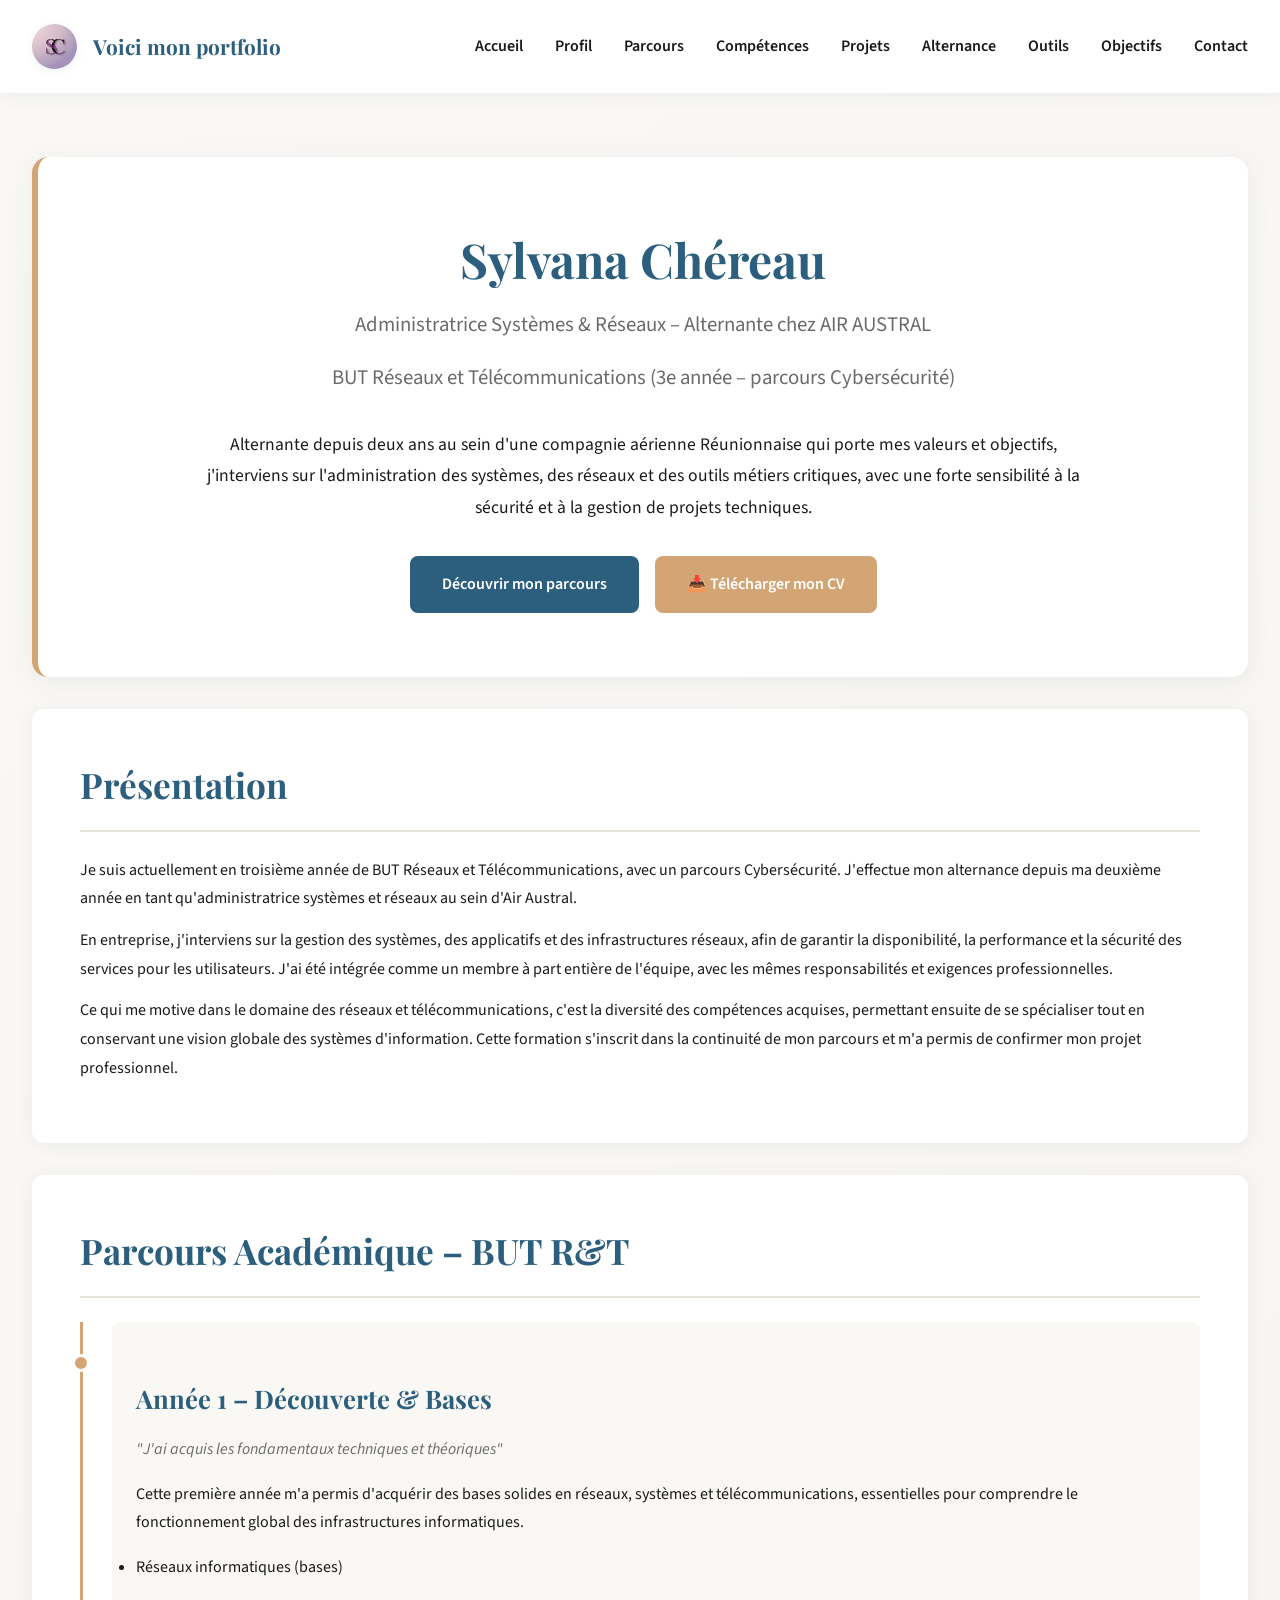
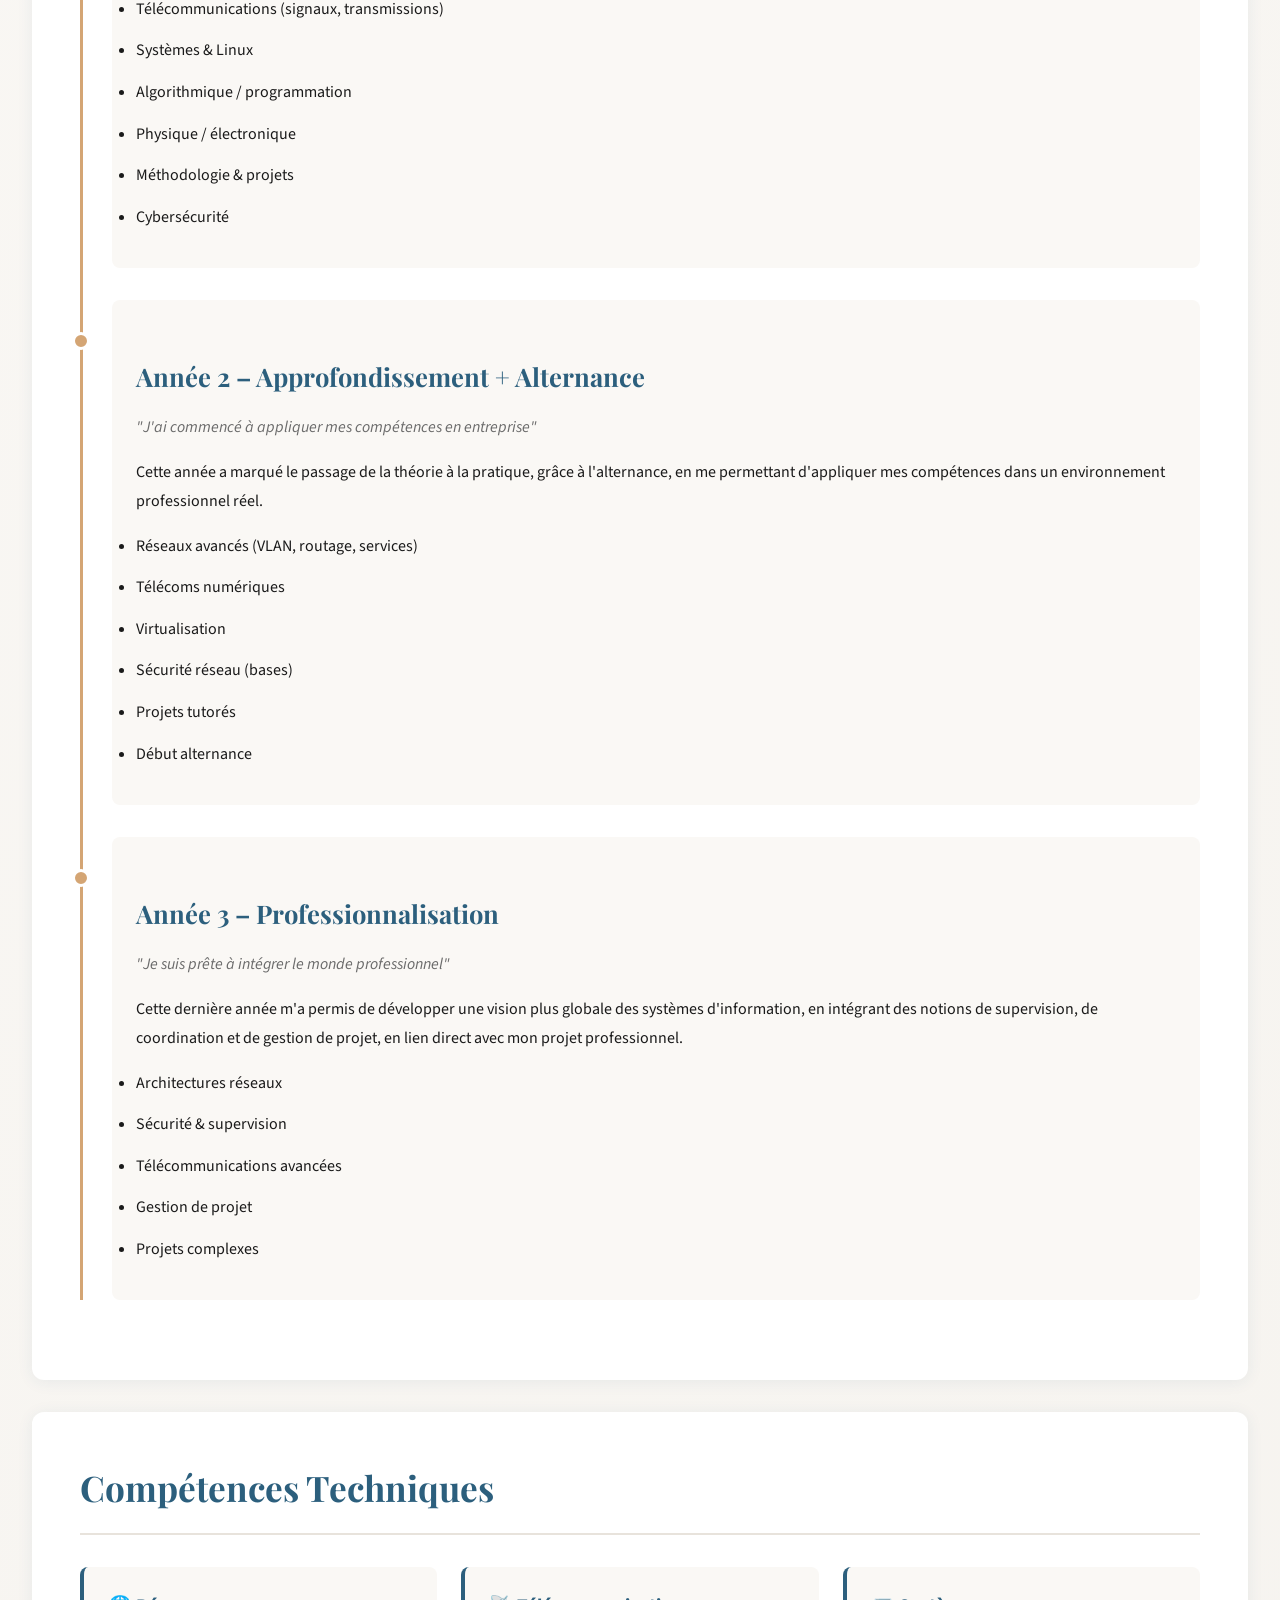
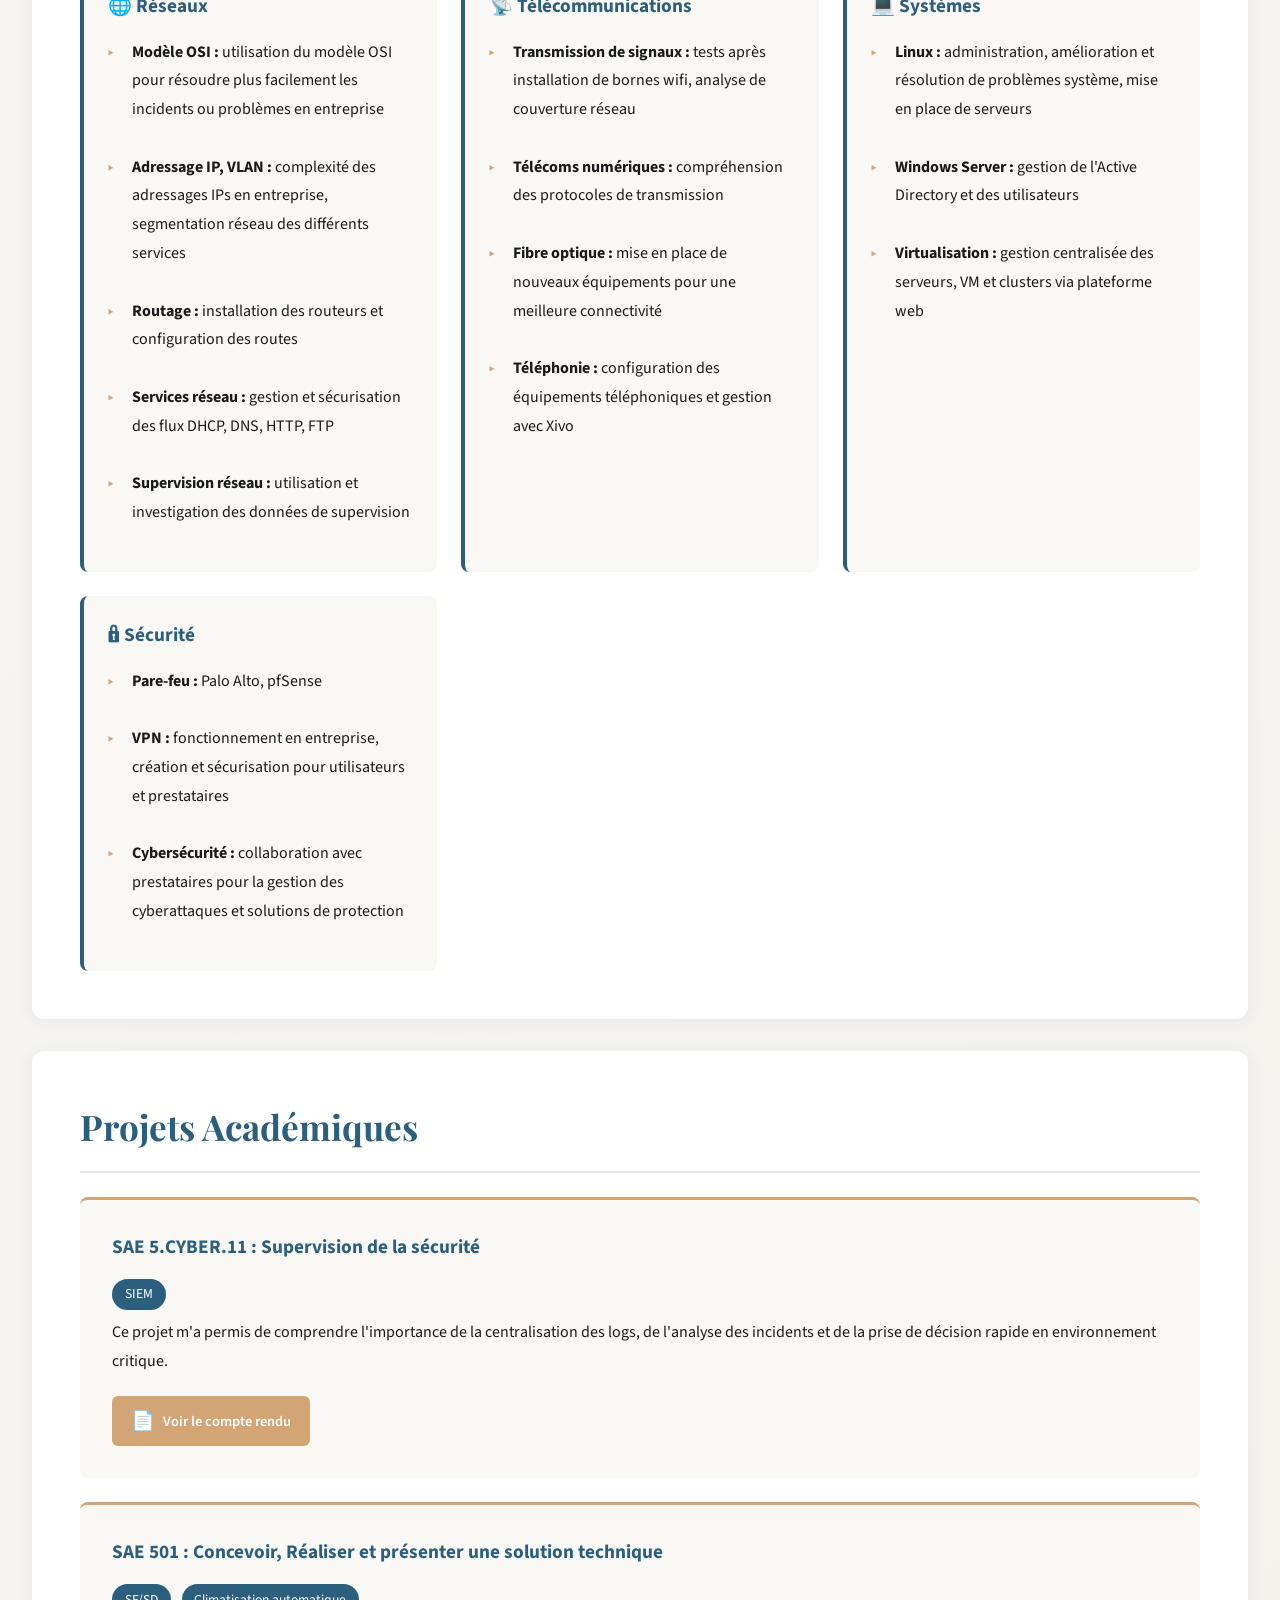
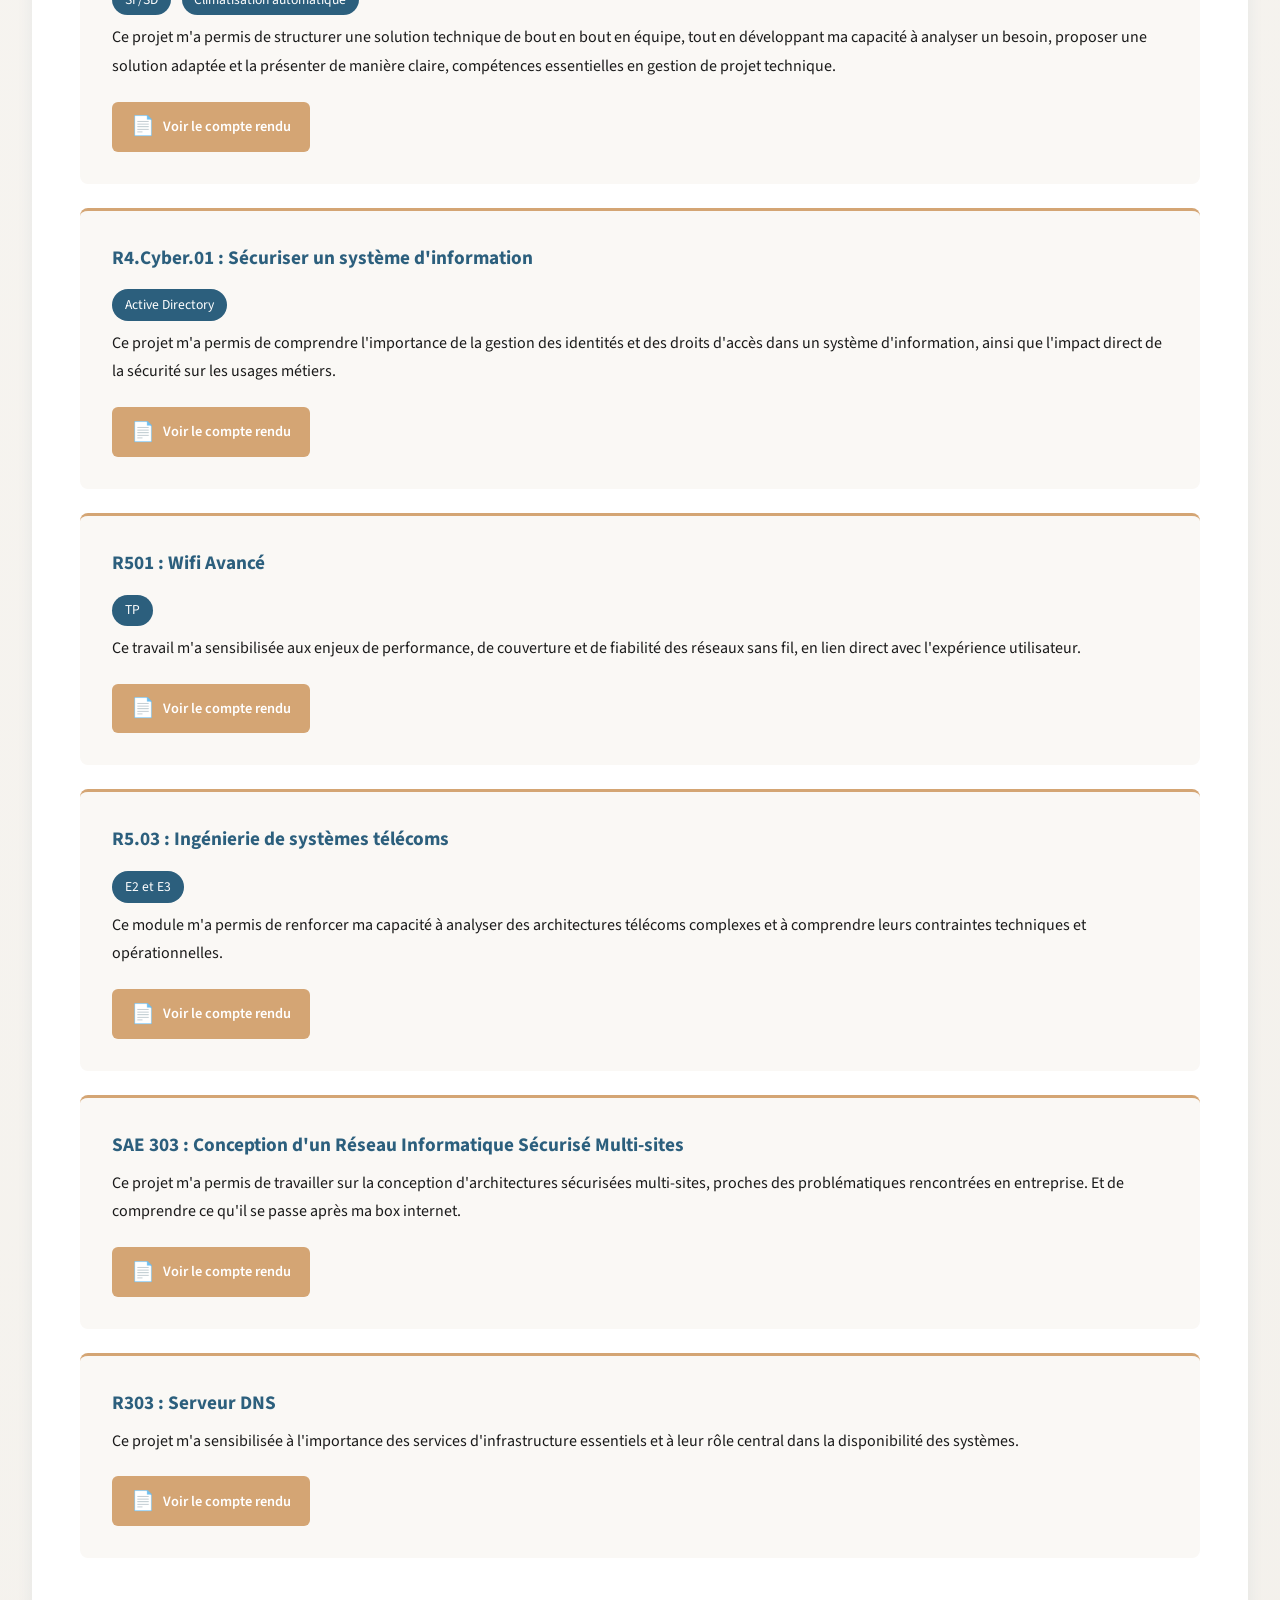
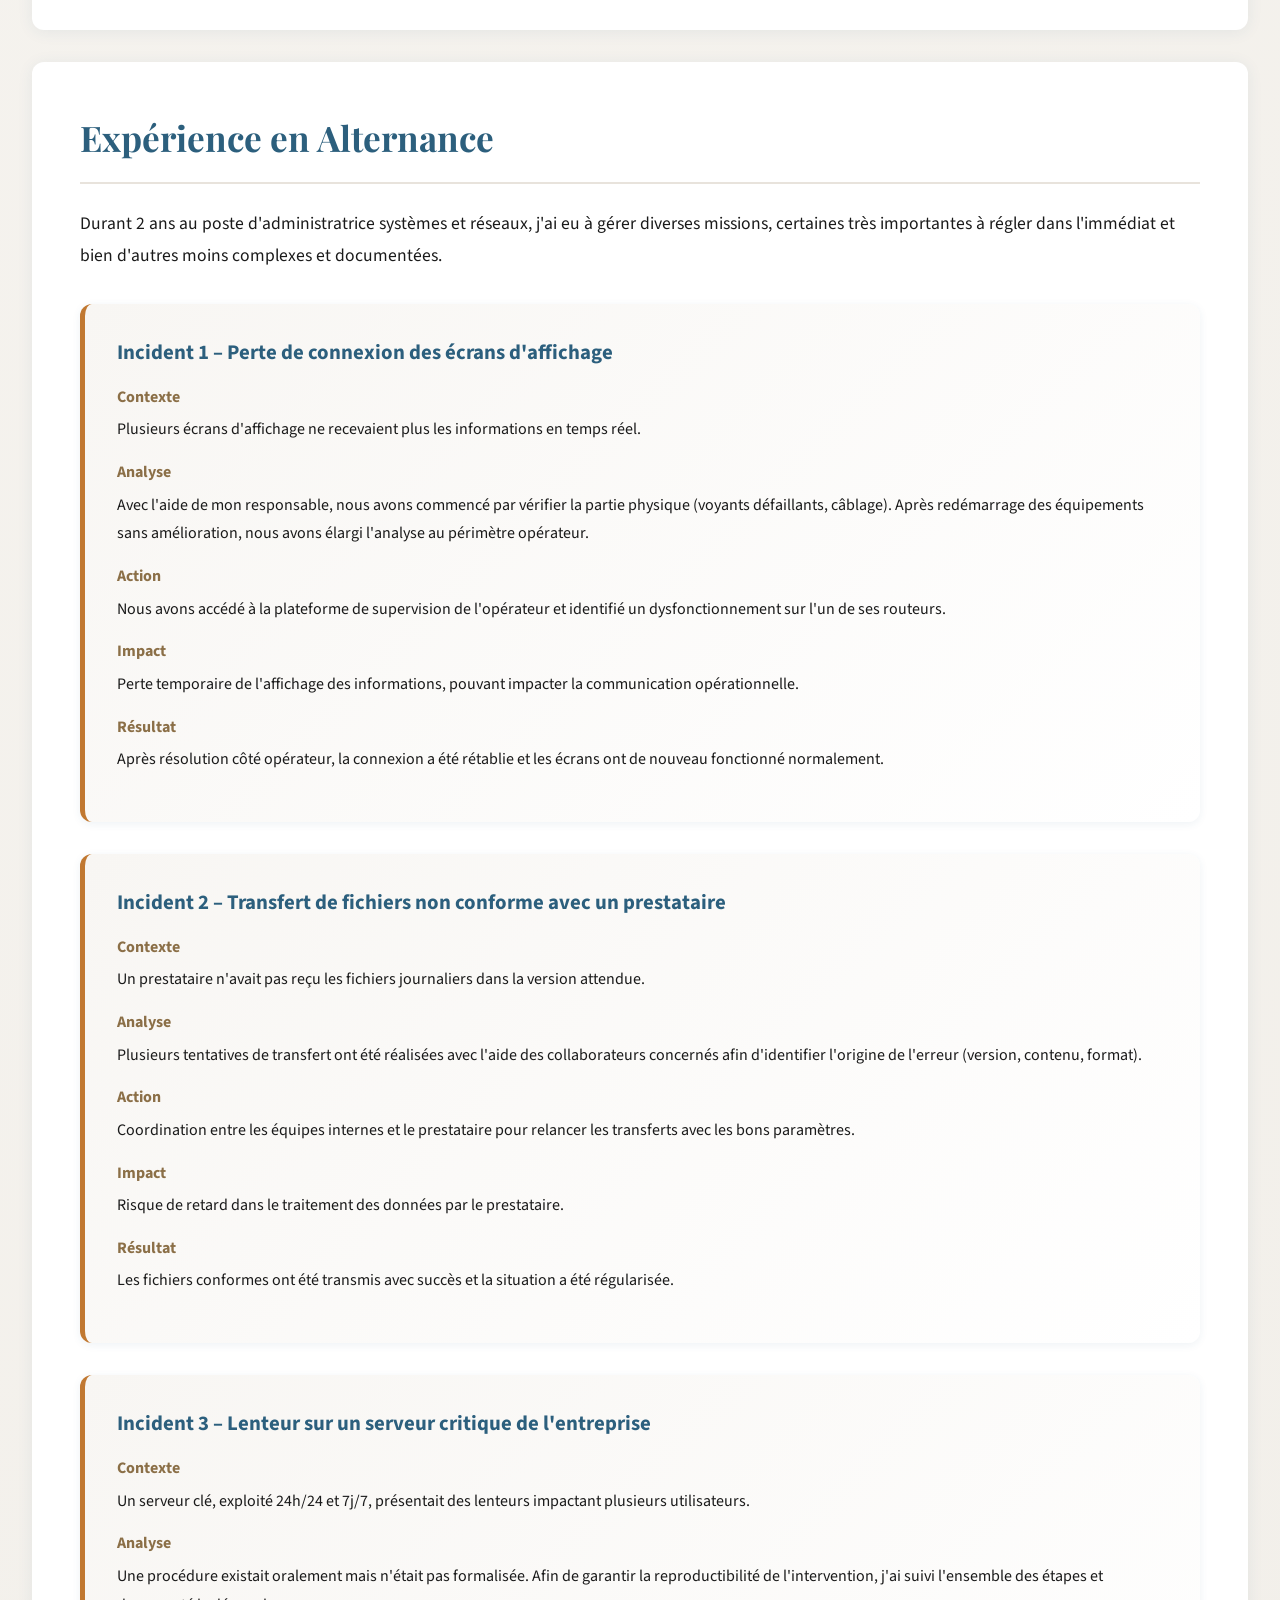
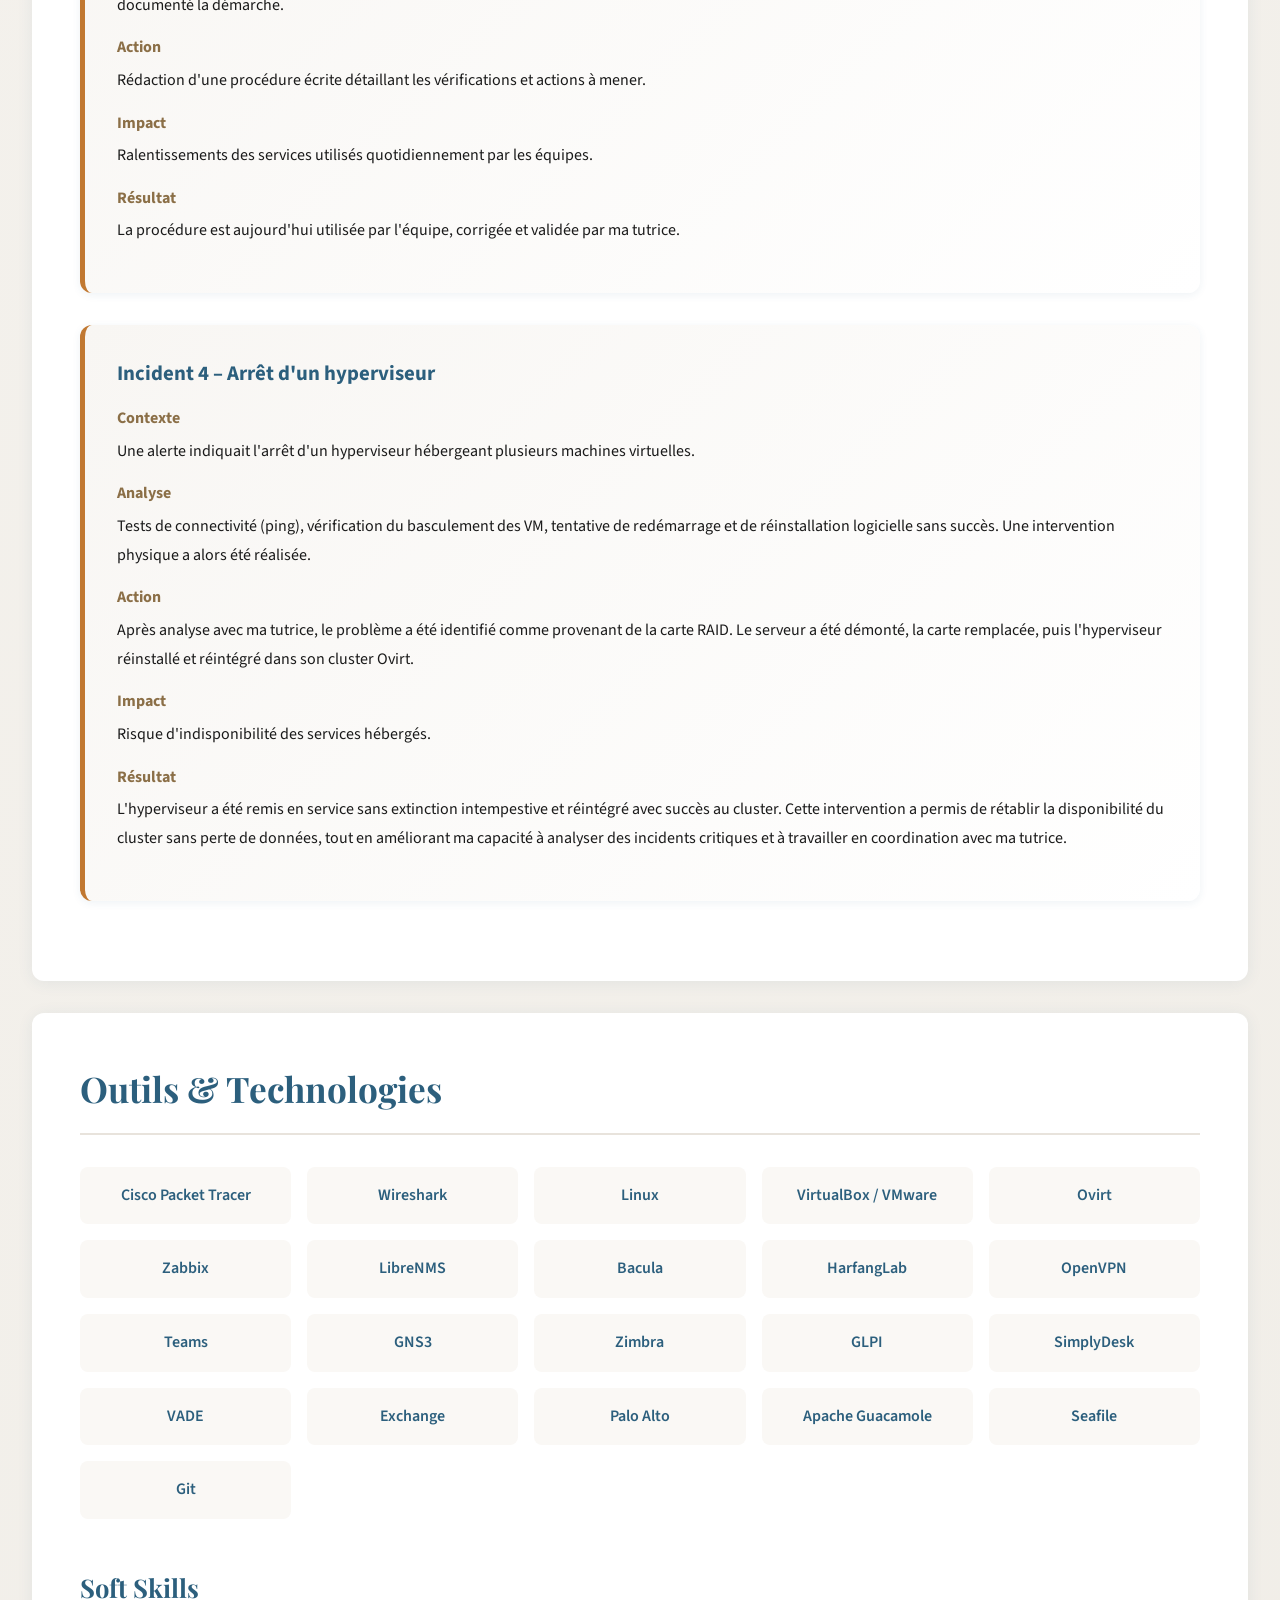
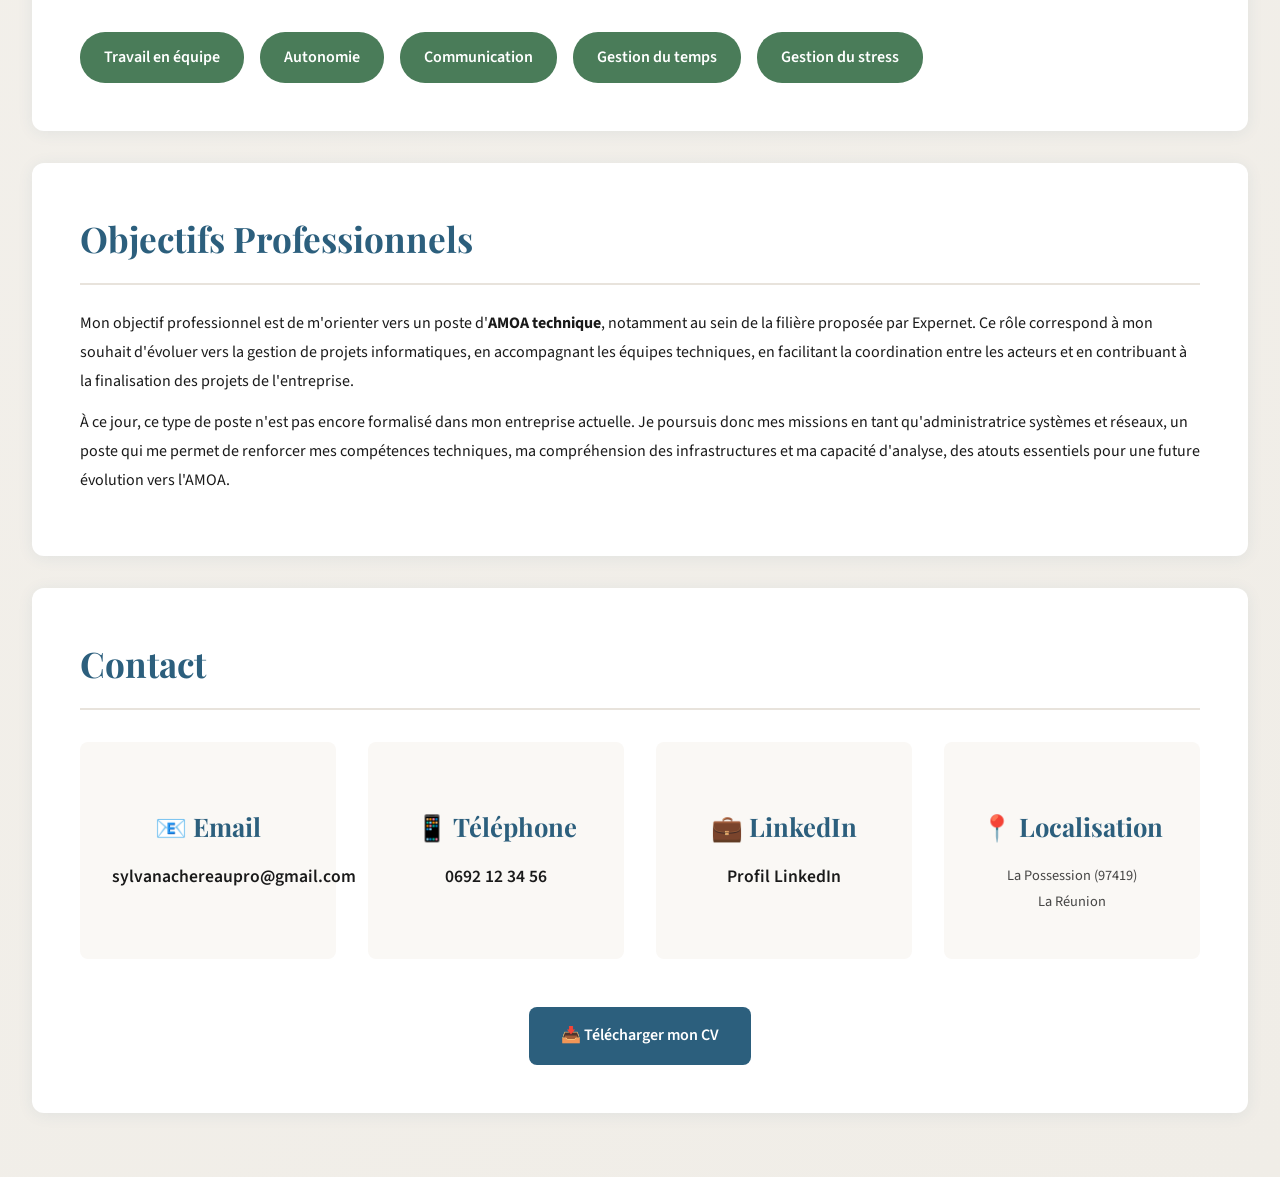
==== Portfolio/index.html @ 91c301f9 "Rename Mon_portfolio.html to index.html" ====
<!DOCTYPE html>
<html lang="fr">
<head>
    <meta charset="UTF-8">
    <meta name="viewport" content="width=device-width, initial-scale=1.0">
    <title>Sylvana Chéreau - Portfolio</title>
    <link href="https://fonts.googleapis.com/css2?family=Playfair+Display:wght@400;700&family=Source+Sans+3:wght@300;400;600;700&display=swap" rel="stylesheet">
    <style>
        :root {
            --primary: #2c5f7d;
            --secondary: #d4a574;
            --accent: #8b6f47;
            --bg-light: #faf8f5;
            --bg-card: #ffffff;
            --text-dark: #1a1a1a;
            --text-muted: #6b6b6b;
            --border: #e8e3dc;
            --shadow: rgba(44, 95, 125, 0.08);
            --success: #4a7c59;
            --warning: #c17831;
        }

        * {
            margin: 0;
            padding: 0;
            box-sizing: border-box;
        }

        body {
            font-family: 'Source Sans 3', sans-serif;
            background: linear-gradient(135deg, var(--bg-light) 0%, #f0ede7 100%);
            color: var(--text-dark);
            line-height: 1.6;
        }

        .container {
            max-width: 1400px;
            margin: 0 auto;
            padding: 2rem;
        }

        /* Navigation */
        nav {
            background: var(--bg-card);
            padding: 1.5rem 2rem;
            box-shadow: 0 2px 16px var(--shadow);
            position: sticky;
            top: 0;
            z-index: 1000;
            animation: slideDown 0.6s ease-out;
        }

        @keyframes slideDown {
            from { opacity: 0; transform: translateY(-30px); }
            to { opacity: 1; transform: translateY(0); }
        }

        nav .nav-content {
            max-width: 1400px;
            margin: 0 auto;
            display: flex;
            justify-content: space-between;
            align-items: center;
            flex-wrap: wrap;
            gap: 1rem;
        }

        nav .logo {
            display: flex;
            align-items: center;
            gap: 1rem;
        }

        nav .logo img {
            height: 45px;
            width: 45px;
            object-fit: cover;
            border-radius: 50%;
            box-shadow: 0 2px 8px var(--shadow);
        }

        nav .logo::after {
            content: 'Voici mon portfolio';
            font-family: 'Playfair Display', serif;
            font-size: 1.3rem;
            color: var(--primary);
            font-weight: 700;
        }

        nav ul {
            list-style: none;
            display: flex;
            gap: 2rem;
            flex-wrap: wrap;
        }

        nav a {
            color: var(--text-dark);
            text-decoration: none;
            font-weight: 600;
            transition: color 0.3s ease;
        }

        nav a:hover {
            color: var(--primary);
        }

        /* Hero Section */
        .hero {
            background: var(--bg-card);
            padding: 4rem 3rem;
            border-radius: 16px;
            box-shadow: 0 4px 24px var(--shadow);
            margin: 2rem 0;
            border-left: 6px solid var(--secondary);
            text-align: center;
            animation: fadeIn 0.6s ease-out;
        }

        @keyframes fadeIn {
            from { opacity: 0; transform: translateY(20px); }
            to { opacity: 1; transform: translateY(0); }
        }

        .hero h1 {
            font-family: 'Playfair Display', serif;
            font-size: 3rem;
            color: var(--primary);
            margin-bottom: 0.5rem;
            font-weight: 700;
        }

        .hero .subtitle {
            color: var(--text-muted);
            font-size: 1.3rem;
            margin-bottom: 1rem;
            font-weight: 400;
        }

        .hero .description {
            color: var(--text-dark);
            font-size: 1.1rem;
            max-width: 900px;
            margin: 2rem auto;
            line-height: 1.8;
        }

        .hero-buttons {
            display: flex;
            gap: 1rem;
            justify-content: center;
            flex-wrap: wrap;
            margin-top: 2rem;
        }

        .btn {
            padding: 1rem 2rem;
            border: none;
            border-radius: 8px;
            font-size: 1rem;
            font-weight: 600;
            cursor: pointer;
            transition: all 0.3s ease;
            text-decoration: none;
            display: inline-block;
        }

        .btn-primary {
            background: var(--primary);
            color: white;
        }

        .btn-primary:hover {
            background: #234a5f;
            transform: translateY(-2px);
            box-shadow: 0 4px 16px rgba(44, 95, 125, 0.3);
        }

        .btn-secondary {
            background: var(--secondary);
            color: white;
        }

        .btn-secondary:hover {
            background: var(--accent);
            transform: translateY(-2px);
        }

        /* Sections */
        section {
            background: var(--bg-card);
            padding: 3rem;
            border-radius: 12px;
            box-shadow: 0 2px 16px var(--shadow);
            margin: 2rem 0;
            animation: fadeIn 0.8s ease-out;
        }

        section h2 {
            font-family: 'Playfair Display', serif;
            font-size: 2.2rem;
            color: var(--primary);
            margin-bottom: 1.5rem;
            padding-bottom: 1rem;
            border-bottom: 2px solid var(--border);
        }

        section h3 {
            font-family: 'Playfair Display', serif;
            font-size: 1.6rem;
            color: var(--primary);
            margin: 2rem 0 1rem;
        }

        section h4 {
            font-size: 1.2rem;
            color: var(--accent);
            margin: 1.5rem 0 0.5rem;
        }

        section p, section li {
            margin-bottom: 0.8rem;
            line-height: 1.8;
        }

        /* Timeline for academic path */
        .timeline {
            position: relative;
            padding-left: 2rem;
        }

        .timeline::before {
            content: '';
            position: absolute;
            left: 0;
            top: 0;
            bottom: 0;
            width: 3px;
            background: var(--secondary);
        }

        .timeline-item {
            position: relative;
            padding: 1.5rem;
            margin-bottom: 2rem;
            background: var(--bg-light);
            border-radius: 8px;
        }

        .timeline-item::before {
            content: '';
            position: absolute;
            left: -2.5rem;
            top: 2rem;
            width: 12px;
            height: 12px;
            border-radius: 50%;
            background: var(--secondary);
            border: 3px solid var(--bg-card);
        }

        /* Skills Grid */
        .skills-grid {
            display: grid;
            grid-template-columns: repeat(auto-fit, minmax(300px, 1fr));
            gap: 1.5rem;
            margin-top: 2rem;
        }

        .skill-card {
            background: var(--bg-light);
            padding: 1.5rem;
            border-radius: 8px;
            border-left: 4px solid var(--primary);
        }

        .skill-card h4 {
            color: var(--primary);
            margin-top: 0;
        }

        .skill-card ul {
            list-style: none;
            padding-left: 0;
        }

        .skill-card li {
            padding: 0.5rem 0;
            padding-left: 1.5rem;
            position: relative;
        }

        .skill-card li::before {
            content: '▸';
            position: absolute;
            left: 0;
            color: var(--secondary);
            font-weight: bold;
        }

        /* Project Cards */
        .project-card {
            background: var(--bg-light);
            padding: 2rem;
            border-radius: 8px;
            margin-bottom: 1.5rem;
            border-top: 3px solid var(--secondary);
            transition: all 0.3s ease;
        }

        .project-card:hover {
            transform: translateY(-3px);
            box-shadow: 0 4px 16px var(--shadow);
        }

        .project-card h4 {
            color: var(--primary);
            margin-top: 0;
        }

        .project-tag {
            display: inline-block;
            padding: 0.3rem 0.8rem;
            background: var(--primary);
            color: white;
            border-radius: 20px;
            font-size: 0.85rem;
            margin: 0.5rem 0.5rem 0.5rem 0;
        }

        /* Incident Cards */
        .incident-card {
            background: linear-gradient(135deg, #f8f6f3 0%, #ffffff 100%);
            padding: 2rem;
            border-radius: 12px;
            margin-bottom: 2rem;
            border-left: 5px solid var(--warning);
            box-shadow: 0 2px 8px var(--shadow);
        }

        .incident-card h4 {
            color: var(--primary);
            margin-top: 0;
            font-size: 1.3rem;
        }

        .incident-section {
            margin: 1rem 0;
        }

        .incident-section strong {
            color: var(--accent);
            display: block;
            margin-bottom: 0.3rem;
        }

        /* Tools Grid */
        .tools-grid {
            display: grid;
            grid-template-columns: repeat(auto-fill, minmax(180px, 1fr));
            gap: 1rem;
            margin-top: 2rem;
        }

        .tool-item {
            background: var(--bg-light);
            padding: 1rem;
            border-radius: 8px;
            text-align: center;
            font-weight: 600;
            color: var(--primary);
            transition: all 0.3s ease;
        }

        .tool-item:hover {
            background: var(--primary);
            color: white;
            transform: scale(1.05);
        }

        /* Soft Skills */
        .soft-skills {
            display: flex;
            flex-wrap: wrap;
            gap: 1rem;
            margin-top: 1.5rem;
        }

        .soft-skill-badge {
            padding: 0.8rem 1.5rem;
            background: var(--success);
            color: white;
            border-radius: 25px;
            font-weight: 600;
        }

        /* Contact Section */
        .contact-info {
            display: grid;
            grid-template-columns: repeat(auto-fit, minmax(250px, 1fr));
            gap: 2rem;
            margin-top: 2rem;
        }

        .contact-card {
            background: var(--bg-light);
            padding: 2rem;
            border-radius: 8px;
            text-align: center;
            transition: all 0.3s ease;
        }

        .contact-card:hover {
            background: var(--primary);
            color: white;
        }

        .contact-card a {
            color: inherit;
            text-decoration: none;
            font-weight: 600;
            font-size: 1.1rem;
        }

        .contact-card p {
            margin-top: 0.5rem;
            font-size: 0.9rem;
            opacity: 0.8;
        }

        /* Responsive */
        @media (max-width: 768px) {
            .hero h1 {
                font-size: 2rem;
            }

            .hero .subtitle {
                font-size: 1.1rem;
            }

            section {
                padding: 2rem;
            }

            section h2 {
                font-size: 1.8rem;
            }

            nav ul {
                gap: 1rem;
            }
        }

        /* Smooth scrolling */
        html {
            scroll-behavior: smooth;
        }

        /* Scroll offset for sticky nav */
        section {
            scroll-margin-top: 100px;
        }

        /* Hidden sections for navigation */
        .hidden {
            display: none;
        }

        /* PDF Button */
        .pdf-btn {
            display: inline-flex;
            align-items: center;
            gap: 0.5rem;
            padding: 0.6rem 1.2rem;
            background: var(--secondary);
            color: white;
            text-decoration: none;
            border-radius: 6px;
            font-size: 0.9rem;
            font-weight: 600;
            transition: all 0.3s ease;
            margin-top: 0.5rem;
        }

        .pdf-btn:hover {
            background: var(--accent);
            transform: translateY(-2px);
            box-shadow: 0 4px 12px rgba(212, 165, 116, 0.4);
        }

        .pdf-btn::before {
            content: '📄';
            font-size: 1.2rem;
        }
    </style>
</head>
<body>
    <nav>
        <div class="nav-content">
            <div class="logo">
                <img src="img/logo.png" alt="Logo Sylvana Chéreau">
            </div>
            <ul>
                <li><a href="#accueil">Accueil</a></li>
                <li><a href="#profil">Profil</a></li>
                <li><a href="#parcours">Parcours</a></li>
                <li><a href="#competences">Compétences</a></li>
                <li><a href="#projets">Projets</a></li>
                <li><a href="#alternance">Alternance</a></li>
                <li><a href="#outils">Outils</a></li>
                <li><a href="#objectifs">Objectifs</a></li>
                <li><a href="#contact">Contact</a></li>
            </ul>
        </div>
    </nav>

    <div class="container">
        <!-- Hero Section -->
        <section id="accueil" class="hero">
            <h1>Sylvana Chéreau</h1>
            <p class="subtitle">Administratrice Systèmes & Réseaux – Alternante chez AIR AUSTRAL</p>
            <p class="subtitle">BUT Réseaux et Télécommunications (3e année – parcours Cybersécurité)</p>
            
            <p class="description">
                Alternante depuis deux ans au sein d'une compagnie aérienne Réunionnaise qui porte mes valeurs et objectifs, j'interviens sur l'administration des systèmes, 
                des réseaux et des outils métiers critiques, avec une forte sensibilité à la sécurité et à la gestion de projets techniques.
            </p>

            <div class="hero-buttons">
                <a href="#profil" class="btn btn-primary">Découvrir mon parcours</a>
                <a href="PDF/Sylvana_CHEREAU_CV.pdf" class="btn btn-secondary" download>📥 Télécharger mon CV</a>
            </div>
        </section>

        <!-- Profil -->
        <section id="profil">
            <h2>Présentation</h2>
            <p>
                Je suis actuellement en troisième année de BUT Réseaux et Télécommunications, avec un parcours Cybersécurité. 
                J'effectue mon alternance depuis ma deuxième année en tant qu'administratrice systèmes et réseaux au sein d'Air Austral.
            </p>
            <p>
                En entreprise, j'interviens sur la gestion des systèmes, des applicatifs et des infrastructures réseaux, 
                afin de garantir la disponibilité, la performance et la sécurité des services pour les utilisateurs. 
                J'ai été intégrée comme un membre à part entière de l'équipe, avec les mêmes responsabilités et exigences professionnelles.
            </p>
            <p>
                Ce qui me motive dans le domaine des réseaux et télécommunications, c'est la diversité des compétences acquises, 
                permettant ensuite de se spécialiser tout en conservant une vision globale des systèmes d'information. 
                Cette formation s'inscrit dans la continuité de mon parcours et m'a permis de confirmer mon projet professionnel.
            </p>
        </section>

        <!-- Parcours Académique -->
        <section id="parcours">
            <h2>Parcours Académique – BUT R&T</h2>
            
            <div class="timeline">
                <div class="timeline-item">
                    <h3>Année 1 – Découverte & Bases</h3>
                    <p style="color: var(--text-muted); font-style: italic; margin-bottom: 1rem;">
                        "J'ai acquis les fondamentaux techniques et théoriques"
                    </p>
                    <p>
                        Cette première année m'a permis d'acquérir des bases solides en réseaux, systèmes et télécommunications, 
                        essentielles pour comprendre le fonctionnement global des infrastructures informatiques.
                    </p>
                    <ul style="margin-top: 1rem;">
                        <li>Réseaux informatiques (bases)</li>
                        <li>Télécommunications (signaux, transmissions)</li>
                        <li>Systèmes & Linux</li>
                        <li>Algorithmique / programmation</li>
                        <li>Physique / électronique</li>
                        <li>Méthodologie & projets</li>
                        <li>Cybersécurité</li>
                    </ul>
                </div>

                <div class="timeline-item">
                    <h3>Année 2 – Approfondissement + Alternance</h3>
                    <p style="color: var(--text-muted); font-style: italic; margin-bottom: 1rem;">
                        "J'ai commencé à appliquer mes compétences en entreprise"
                    </p>
                    <p>
                        Cette année a marqué le passage de la théorie à la pratique, grâce à l'alternance, 
                        en me permettant d'appliquer mes compétences dans un environnement professionnel réel.
                    </p>
                    <ul style="margin-top: 1rem;">
                        <li>Réseaux avancés (VLAN, routage, services)</li>
                        <li>Télécoms numériques</li>
                        <li>Virtualisation</li>
                        <li>Sécurité réseau (bases)</li>
                        <li>Projets tutorés</li>
                        <li>Début alternance</li>
                    </ul>
                </div>

                <div class="timeline-item">
                    <h3>Année 3 – Professionnalisation</h3>
                    <p style="color: var(--text-muted); font-style: italic; margin-bottom: 1rem;">
                        "Je suis prête à intégrer le monde professionnel"
                    </p>
                    <p>
                        Cette dernière année m'a permis de développer une vision plus globale des systèmes d'information, 
                        en intégrant des notions de supervision, de coordination et de gestion de projet, 
                        en lien direct avec mon projet professionnel.
                    </p>
                    <ul style="margin-top: 1rem;">
                        <li>Architectures réseaux</li>
                        <li>Sécurité & supervision</li>
                        <li>Télécommunications avancées</li>
                        <li>Gestion de projet</li>
                        <li>Projets complexes</li>
                    </ul>
                </div>
            </div>
        </section>

        <!-- Compétences Techniques -->
        <section id="competences">
            <h2>Compétences Techniques</h2>
            
            <div class="skills-grid">
                <div class="skill-card">
                    <h4>🌐 Réseaux</h4>
                    <ul>
                        <li><strong>Modèle OSI :</strong> utilisation du modèle OSI pour résoudre plus facilement les incidents ou problèmes en entreprise</li>
                        <li><strong>Adressage IP, VLAN :</strong> complexité des adressages IPs en entreprise, segmentation réseau des différents services</li>
                        <li><strong>Routage :</strong> installation des routeurs et configuration des routes</li>
                        <li><strong>Services réseau :</strong> gestion et sécurisation des flux DHCP, DNS, HTTP, FTP</li>
                        <li><strong>Supervision réseau :</strong> utilisation et investigation des données de supervision</li>
                    </ul>
                </div>

                <div class="skill-card">
                    <h4>📡 Télécommunications</h4>
                    <ul>
                        <li><strong>Transmission de signaux :</strong> tests après installation de bornes wifi, analyse de couverture réseau</li>
                        <li><strong>Télécoms numériques :</strong> compréhension des protocoles de transmission</li>
                        <li><strong>Fibre optique :</strong> mise en place de nouveaux équipements pour une meilleure connectivité</li>
                        <li><strong>Téléphonie :</strong> configuration des équipements téléphoniques et gestion avec Xivo</li>
                    </ul>
                </div>

                <div class="skill-card">
                    <h4>💻 Systèmes</h4>
                    <ul>
                        <li><strong>Linux :</strong> administration, amélioration et résolution de problèmes système, mise en place de serveurs</li>
                        <li><strong>Windows Server :</strong> gestion de l'Active Directory et des utilisateurs</li>
                        <li><strong>Virtualisation :</strong> gestion centralisée des serveurs, VM et clusters via plateforme web</li>
                    </ul>
                </div>

                <div class="skill-card">
                    <h4>🔒 Sécurité</h4>
                    <ul>
                        <li><strong>Pare-feu :</strong> Palo Alto, pfSense</li>
                        <li><strong>VPN :</strong> fonctionnement en entreprise, création et sécurisation pour utilisateurs et prestataires</li>
                        <li><strong>Cybersécurité :</strong> collaboration avec prestataires pour la gestion des cyberattaques et solutions de protection</li>
                    </ul>
                </div>
            </div>
        </section>

        <!-- Projets Académiques -->
        <section id="projets">
            <h2>Projets Académiques</h2>

            <div class="project-card">
                <h4>SAE 5.CYBER.11 : Supervision de la sécurité</h4>
                <div>
                    <span class="project-tag">SIEM</span>
                </div>
                <p>
                    Ce projet m'a permis de comprendre l'importance de la centralisation des logs, 
                    de l'analyse des incidents et de la prise de décision rapide en environnement critique.
                </p>
                <a href="PDF/SAE.5.CYBER.11_Supervision_de_la_securite.pdf" class="pdf-btn" target="_blank">Voir le compte rendu</a>
            </div>

            <div class="project-card">
                <h4>SAE 501 : Concevoir, Réaliser et présenter une solution technique</h4>
                <div>
                    <span class="project-tag">SF/SD</span>
                    <span class="project-tag">Climatisation automatique</span>
                </div>
                <p>
                    Ce projet m'a permis de structurer une solution technique de bout en bout en équipe, 
                    tout en développant ma capacité à analyser un besoin, proposer une solution adaptée et 
                    la présenter de manière claire, compétences essentielles en gestion de projet technique.
                </p>
                <a href="PDF/SFST.pdf" class="pdf-btn" target="_blank">Voir le compte rendu</a>
            </div>

            <div class="project-card">
                <h4>R4.Cyber.01 : Sécuriser un système d'information</h4>
                <div>
                    <span class="project-tag">Active Directory</span>
                </div>
                <p>
                    Ce projet m'a permis de comprendre l'importance de la gestion des identités et 
                    des droits d'accès dans un système d'information, ainsi que l'impact direct de 
                    la sécurité sur les usages métiers.
                </p>
                <a href="PDF/SAE401_AD.pdf" class="pdf-btn" target="_blank">Voir le compte rendu</a>
            </div>

            <div class="project-card">
                <h4>R501 : Wifi Avancé</h4>
                <div>
                    <span class="project-tag">TP</span>
                </div>
                <p>
                    Ce travail m'a sensibilisée aux enjeux de performance, de couverture et de 
                    fiabilité des réseaux sans fil, en lien direct avec l'expérience utilisateur.
                </p>
                <a href="PDF/R501_WifiAvance.pdf" class="pdf-btn" target="_blank">Voir le compte rendu</a>
            </div>

            <div class="project-card">
                <h4>R5.03 : Ingénierie de systèmes télécoms</h4>
                <div>
                    <span class="project-tag">E2 et E3</span>
                </div>
                <p>
                    Ce module m'a permis de renforcer ma capacité à analyser des architectures télécoms 
                    complexes et à comprendre leurs contraintes techniques et opérationnelles.
                </p>
                <a href="PDF/Sylvana_CHEREAU_R503_TPE2E3_ INGÉNIERIE_DE_SYSTÈMES_TÉLÉCOMS.pdf" class="pdf-btn" target="_blank">Voir le compte rendu</a>
            </div>

            <div class="project-card">
                <h4>SAE 303 : Conception d'un Réseau Informatique Sécurisé Multi-sites</h4>
                <p>
                    Ce projet m'a permis de travailler sur la conception d'architectures sécurisées multi-sites, 
                    proches des problématiques rencontrées en entreprise. Et de comprendre ce qu'il se passe 
                    après ma box internet.
                </p>
                <a href="PDF/SAE303_Conception_Réseau_Informatique_Sécurisé_Multi-sites.pdf" class="pdf-btn" target="_blank">Voir le compte rendu</a>
            </div>

            <div class="project-card">
                <h4>R303 : Serveur DNS</h4>
                <p>
                    Ce projet m'a sensibilisée à l'importance des services d'infrastructure essentiels 
                    et à leur rôle central dans la disponibilité des systèmes.
                </p>
                <a href="PDF/R303_TP_SylvanaCHEREAU_Rapport.pdf" class="pdf-btn" target="_blank">Voir le compte rendu</a>
            </div>
        </section>

        <!-- Expérience en Alternance -->
        <section id="alternance">
            <h2>Expérience en Alternance</h2>
            
            <p style="font-size: 1.1rem; margin-bottom: 2rem;">
                Durant 2 ans au poste d'administratrice systèmes et réseaux, j'ai eu à gérer diverses missions, 
                certaines très importantes à régler dans l'immédiat et bien d'autres moins complexes et documentées.
            </p>

            <div class="incident-card">
                <h4>Incident 1 – Perte de connexion des écrans d'affichage</h4>
                
                <div class="incident-section">
                    <strong>Contexte</strong>
                    <p>Plusieurs écrans d'affichage ne recevaient plus les informations en temps réel.</p>
                </div>

                <div class="incident-section">
                    <strong>Analyse</strong>
                    <p>
                        Avec l'aide de mon responsable, nous avons commencé par vérifier la partie physique 
                        (voyants défaillants, câblage). Après redémarrage des équipements sans amélioration, 
                        nous avons élargi l'analyse au périmètre opérateur.
                    </p>
                </div>

                <div class="incident-section">
                    <strong>Action</strong>
                    <p>
                        Nous avons accédé à la plateforme de supervision de l'opérateur et identifié un 
                        dysfonctionnement sur l'un de ses routeurs.
                    </p>
                </div>

                <div class="incident-section">
                    <strong>Impact</strong>
                    <p>
                        Perte temporaire de l'affichage des informations, pouvant impacter la communication opérationnelle.
                    </p>
                </div>

                <div class="incident-section">
                    <strong>Résultat</strong>
                    <p>
                        Après résolution côté opérateur, la connexion a été rétablie et les écrans ont de nouveau 
                        fonctionné normalement.
                    </p>
                </div>
            </div>

            <div class="incident-card">
                <h4>Incident 2 – Transfert de fichiers non conforme avec un prestataire</h4>
                
                <div class="incident-section">
                    <strong>Contexte</strong>
                    <p>Un prestataire n'avait pas reçu les fichiers journaliers dans la version attendue.</p>
                </div>

                <div class="incident-section">
                    <strong>Analyse</strong>
                    <p>
                        Plusieurs tentatives de transfert ont été réalisées avec l'aide des collaborateurs concernés 
                        afin d'identifier l'origine de l'erreur (version, contenu, format).
                    </p>
                </div>

                <div class="incident-section">
                    <strong>Action</strong>
                    <p>
                        Coordination entre les équipes internes et le prestataire pour relancer les transferts avec 
                        les bons paramètres.
                    </p>
                </div>

                <div class="incident-section">
                    <strong>Impact</strong>
                    <p>Risque de retard dans le traitement des données par le prestataire.</p>
                </div>

                <div class="incident-section">
                    <strong>Résultat</strong>
                    <p>Les fichiers conformes ont été transmis avec succès et la situation a été régularisée.</p>
                </div>
            </div>

            <div class="incident-card">
                <h4>Incident 3 – Lenteur sur un serveur critique de l'entreprise</h4>
                
                <div class="incident-section">
                    <strong>Contexte</strong>
                    <p>
                        Un serveur clé, exploité 24h/24 et 7j/7, présentait des lenteurs impactant plusieurs utilisateurs.
                    </p>
                </div>

                <div class="incident-section">
                    <strong>Analyse</strong>
                    <p>
                        Une procédure existait oralement mais n'était pas formalisée. Afin de garantir la reproductibilité 
                        de l'intervention, j'ai suivi l'ensemble des étapes et documenté la démarche.
                    </p>
                </div>

                <div class="incident-section">
                    <strong>Action</strong>
                    <p>
                        Rédaction d'une procédure écrite détaillant les vérifications et actions à mener.
                    </p>
                </div>

                <div class="incident-section">
                    <strong>Impact</strong>
                    <p>Ralentissements des services utilisés quotidiennement par les équipes.</p>
                </div>

                <div class="incident-section">
                    <strong>Résultat</strong>
                    <p>
                        La procédure est aujourd'hui utilisée par l'équipe, corrigée et validée par ma tutrice.
                    </p>
                </div>
            </div>

            <div class="incident-card">
                <h4>Incident 4 – Arrêt d'un hyperviseur</h4>
                
                <div class="incident-section">
                    <strong>Contexte</strong>
                    <p>Une alerte indiquait l'arrêt d'un hyperviseur hébergeant plusieurs machines virtuelles.</p>
                </div>

                <div class="incident-section">
                    <strong>Analyse</strong>
                    <p>
                        Tests de connectivité (ping), vérification du basculement des VM, tentative de redémarrage 
                        et de réinstallation logicielle sans succès. Une intervention physique a alors été réalisée.
                    </p>
                </div>

                <div class="incident-section">
                    <strong>Action</strong>
                    <p>
                        Après analyse avec ma tutrice, le problème a été identifié comme provenant de la carte RAID. 
                        Le serveur a été démonté, la carte remplacée, puis l'hyperviseur réinstallé et réintégré 
                        dans son cluster Ovirt.
                    </p>
                </div>

                <div class="incident-section">
                    <strong>Impact</strong>
                    <p>Risque d'indisponibilité des services hébergés.</p>
                </div>

                <div class="incident-section">
                    <strong>Résultat</strong>
                    <p>
                        L'hyperviseur a été remis en service sans extinction intempestive et réintégré avec succès au cluster. 
                        Cette intervention a permis de rétablir la disponibilité du cluster sans perte de données, 
                        tout en améliorant ma capacité à analyser des incidents critiques et à travailler en coordination 
                        avec ma tutrice.
                    </p>
                </div>
            </div>
        </section>

        <!-- Outils & Technologies -->
        <section id="outils">
            <h2>Outils & Technologies</h2>
            
            <div class="tools-grid">
                <div class="tool-item">Cisco Packet Tracer</div>
                <div class="tool-item">Wireshark</div>
                <div class="tool-item">Linux</div>
                <div class="tool-item">VirtualBox / VMware</div>
                <div class="tool-item">Ovirt</div>
                <div class="tool-item">Zabbix</div>
                <div class="tool-item">LibreNMS</div>
                <div class="tool-item">Bacula</div>
                <div class="tool-item">HarfangLab</div>
                <div class="tool-item">OpenVPN</div>
                <div class="tool-item">Teams</div>
                <div class="tool-item">GNS3</div>
                <div class="tool-item">Zimbra</div>
                <div class="tool-item">GLPI</div>
                <div class="tool-item">SimplyDesk</div>
                <div class="tool-item">VADE</div>
                <div class="tool-item">Exchange</div>
                <div class="tool-item">Palo Alto</div>
                <div class="tool-item">Apache Guacamole</div>
                <div class="tool-item">Seafile</div>
                <div class="tool-item">Git</div>
            </div>

            <h3 style="margin-top: 3rem;">Soft Skills</h3>
            <div class="soft-skills">
                <div class="soft-skill-badge">Travail en équipe</div>
                <div class="soft-skill-badge">Autonomie</div>
                <div class="soft-skill-badge">Communication</div>
                <div class="soft-skill-badge">Gestion du temps</div>
                <div class="soft-skill-badge">Gestion du stress</div>
            </div>
        </section>

        <!-- Objectifs Professionnels -->
        <section id="objectifs">
            <h2>Objectifs Professionnels</h2>
            
            <p>
                Mon objectif professionnel est de m'orienter vers un poste d'<strong>AMOA technique</strong>, 
                notamment au sein de la filière proposée par Expernet. Ce rôle correspond à mon souhait d'évoluer 
                vers la gestion de projets informatiques, en accompagnant les équipes techniques, en facilitant la 
                coordination entre les acteurs et en contribuant à la finalisation des projets de l'entreprise.
            </p>
            <p>
                À ce jour, ce type de poste n'est pas encore formalisé dans mon entreprise actuelle. Je poursuis 
                donc mes missions en tant qu'administratrice systèmes et réseaux, un poste qui me permet de renforcer 
                mes compétences techniques, ma compréhension des infrastructures et ma capacité d'analyse, des atouts 
                essentiels pour une future évolution vers l'AMOA.
            </p>
        </section>

        <!-- Contact -->
        <section id="contact">
            <h2>Contact</h2>
            
            <div class="contact-info">
                <div class="contact-card">
                    <h3>📧 Email</h3>
                    <a href="mailto:sylvanachereaupro@gmail.com">sylvanachereaupro@gmail.com</a>
                </div>

                <div class="contact-card">
                    <h3>📱 Téléphone</h3>
                    <a href="tel:+262692123456">0692 12 34 56</a>
                </div>
                
                <div class="contact-card">
                    <h3>💼 LinkedIn</h3>
                    <a href="https://www.linkedin.com/in/sylvana-chereau-1964212a2/" target="_blank">Profil LinkedIn</a>
                </div>
                
                <div class="contact-card">
                    <h3>📍 Localisation</h3>
                    <p>La Possession (97419)<br>La Réunion</p>
                </div>
            </div>

            <div style="text-align: center; margin-top: 3rem;">
                <a href="PDF/Sylvana_CHEREAU_CV.pdf" class="btn btn-primary" download>📥 Télécharger mon CV</a>
            </div>
        </section>
    </div>
</body>
</html>
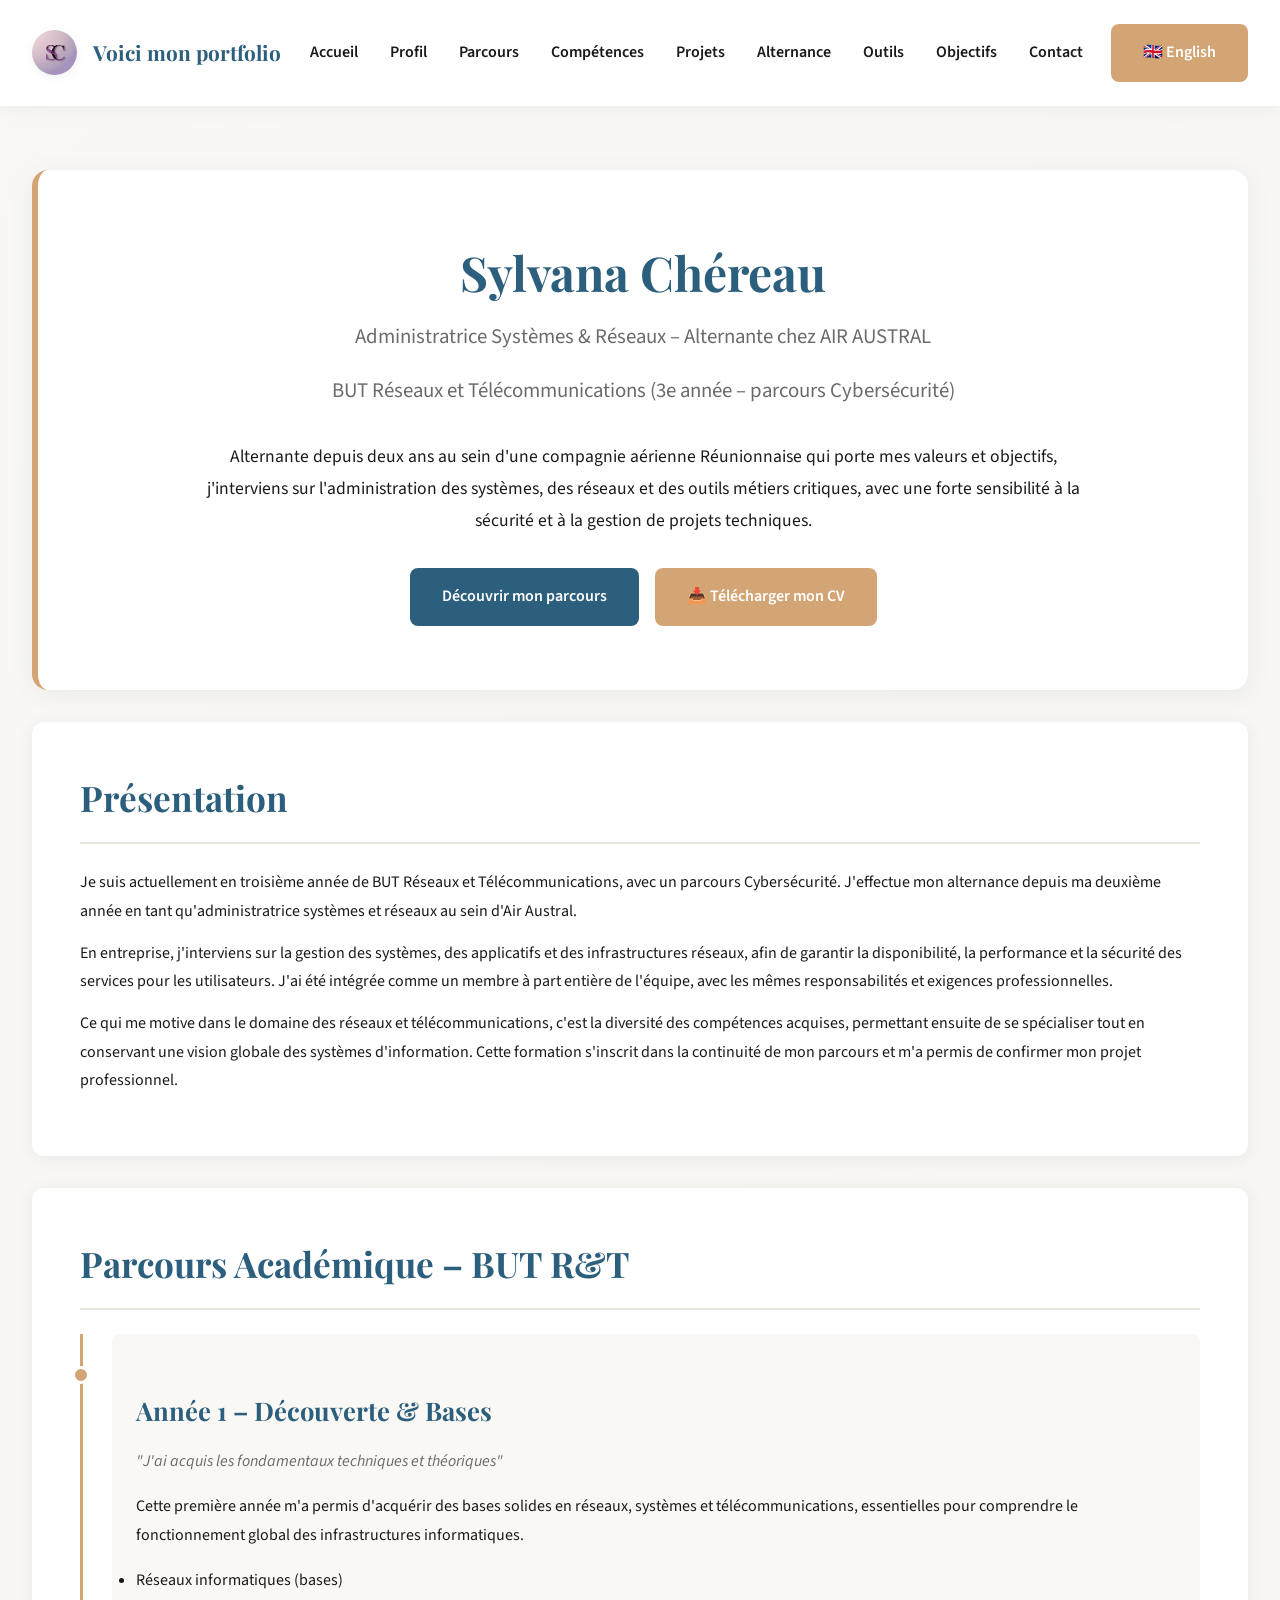
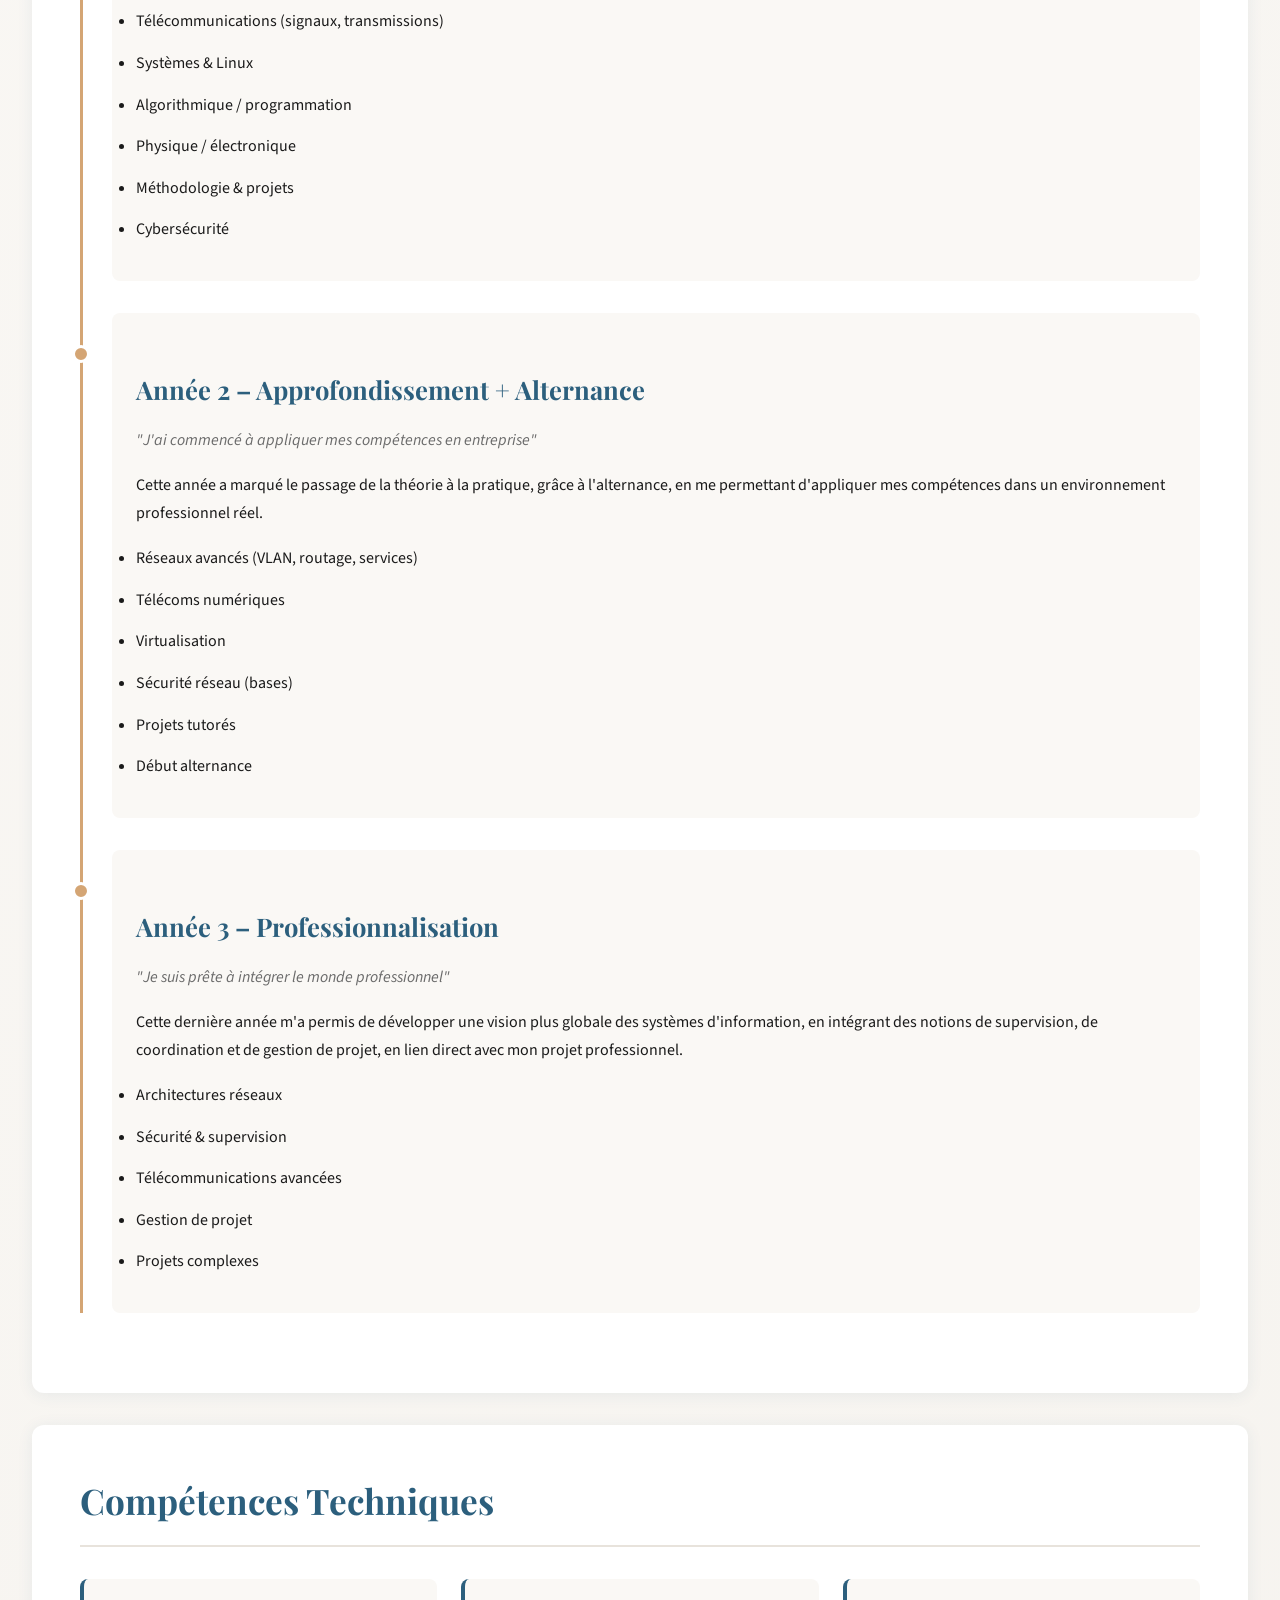
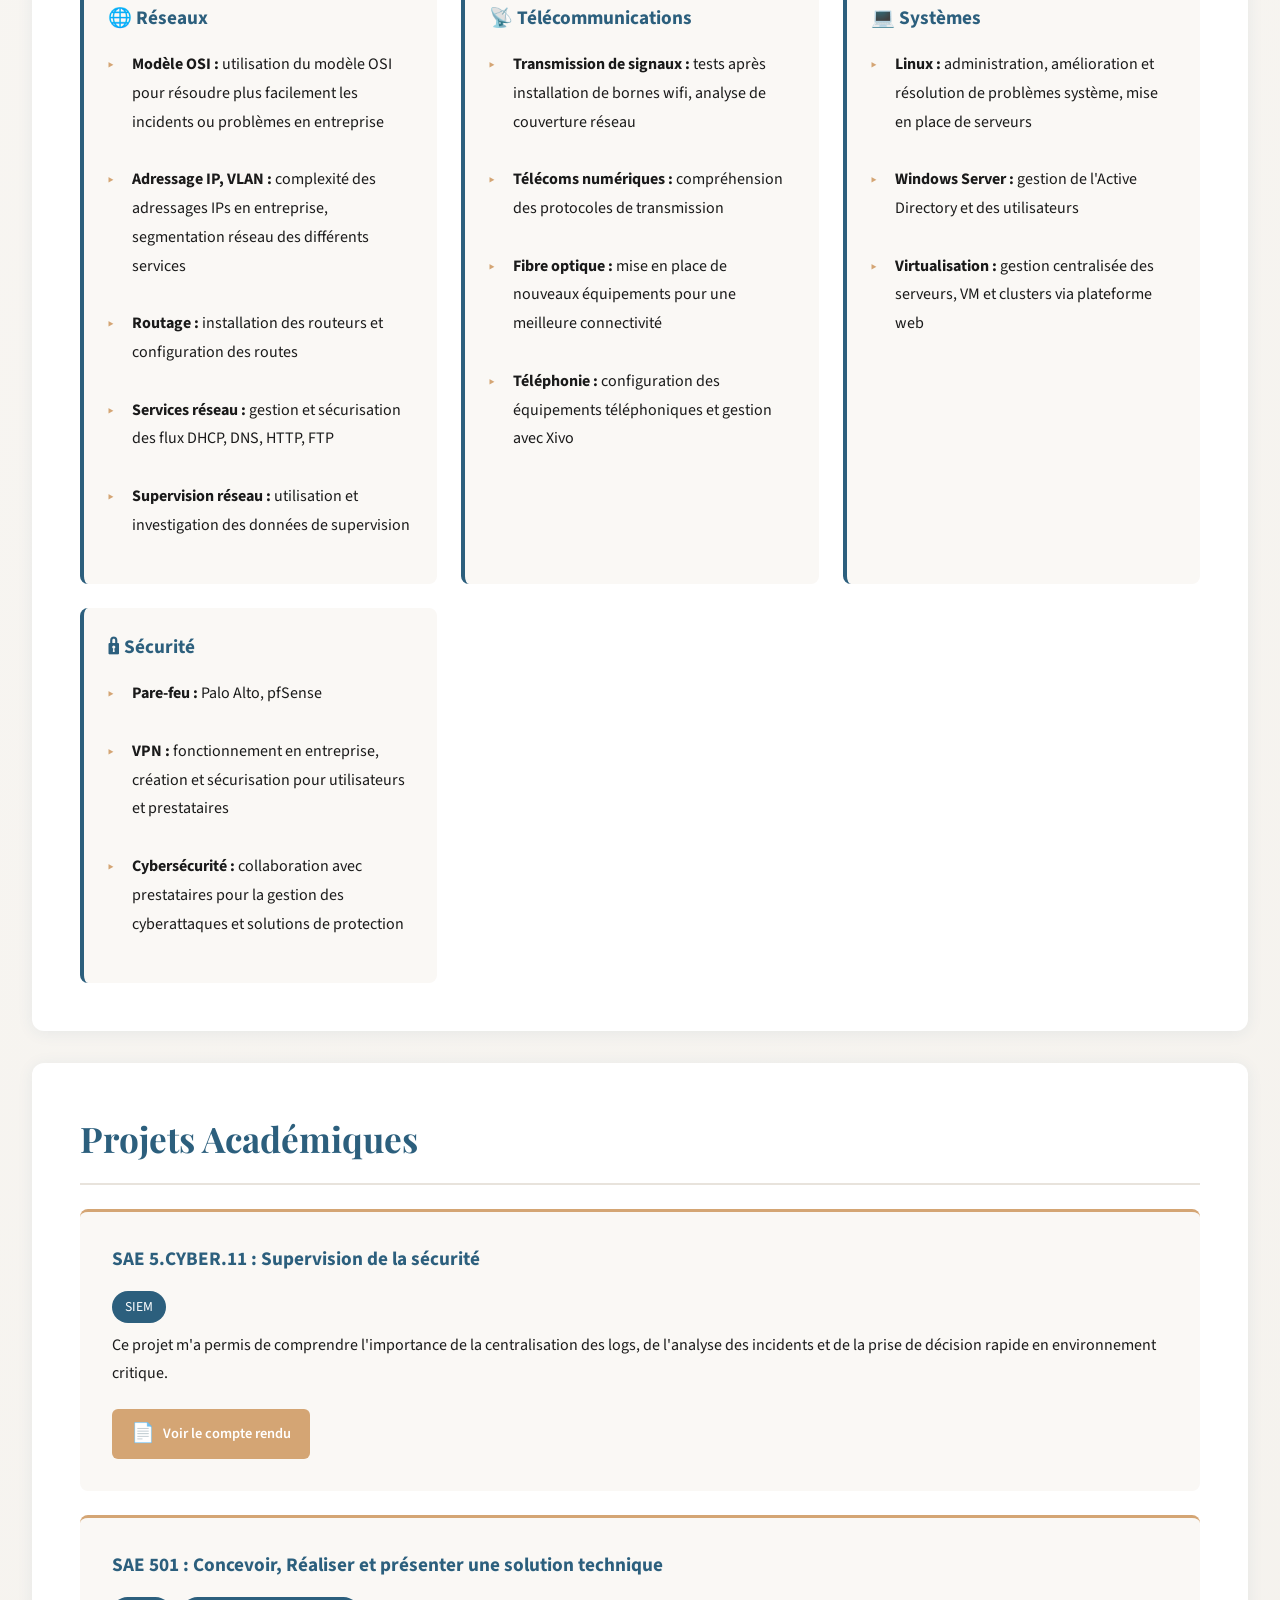
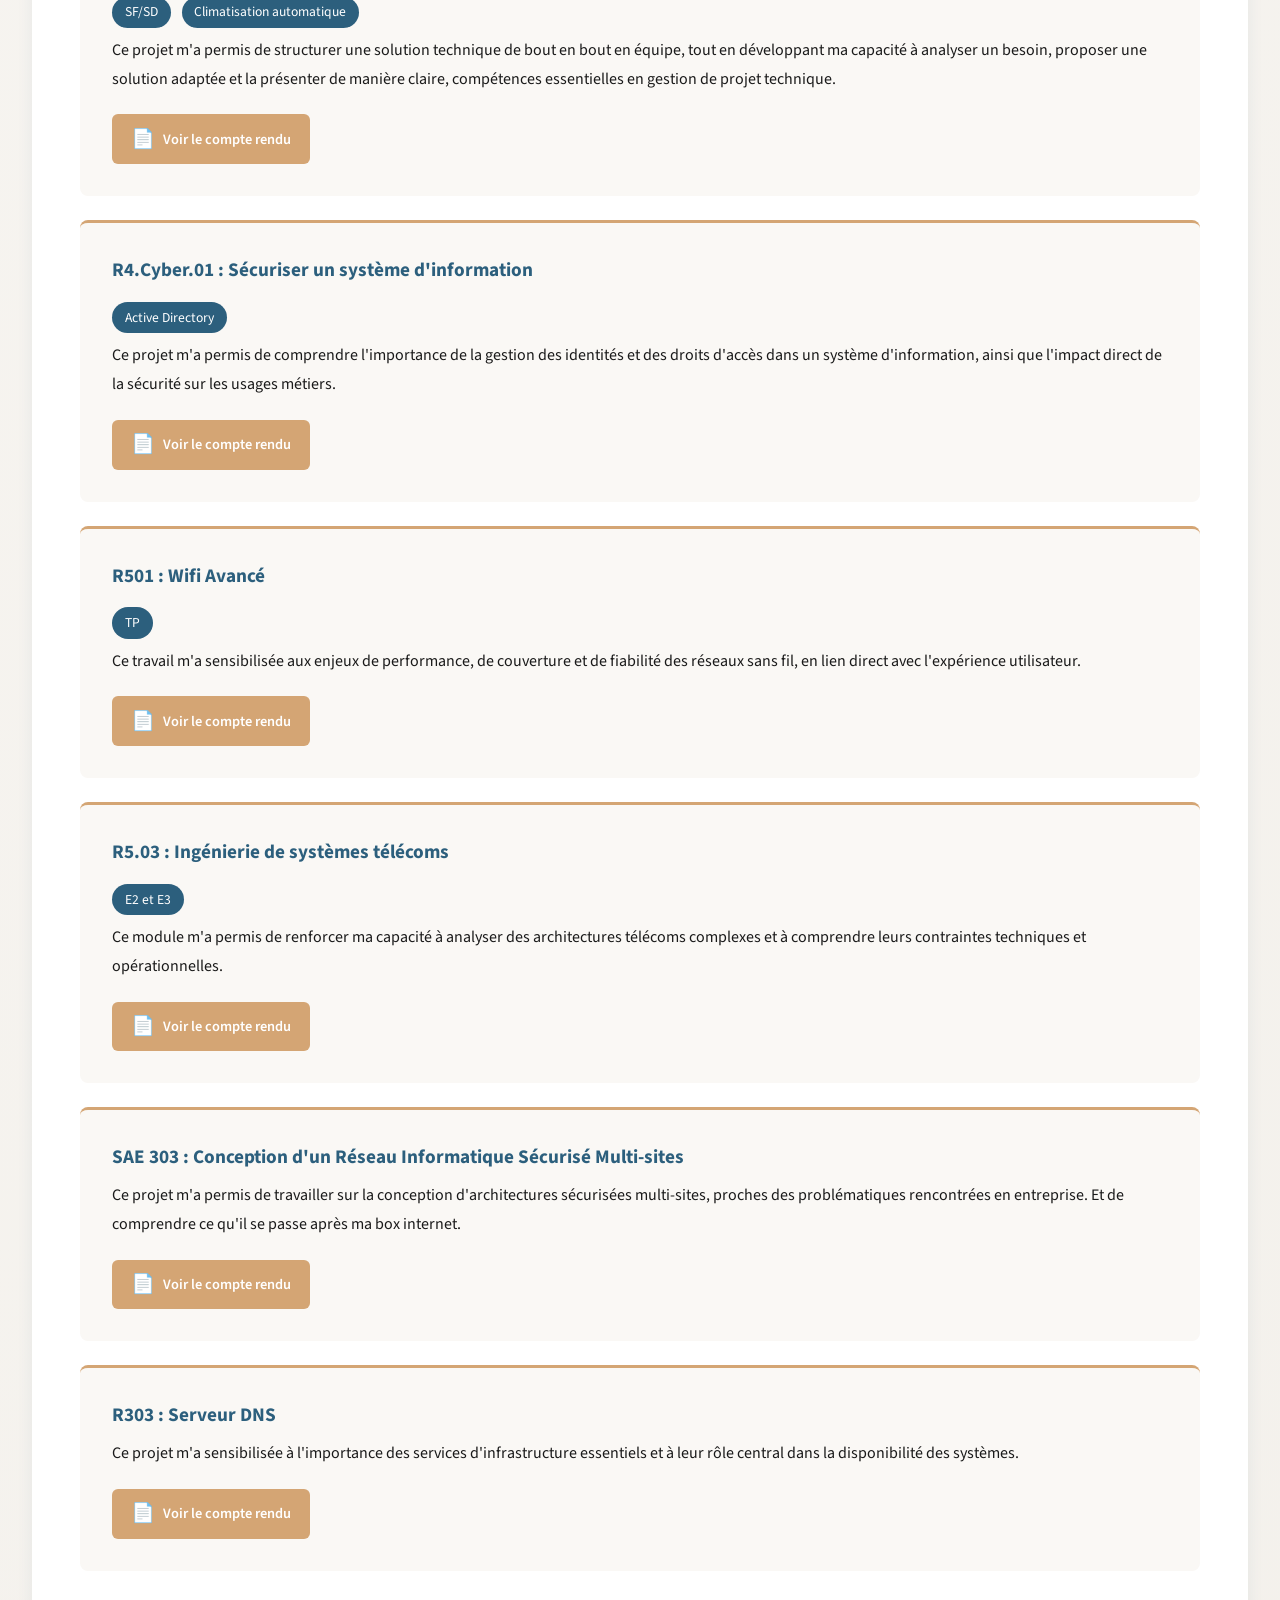
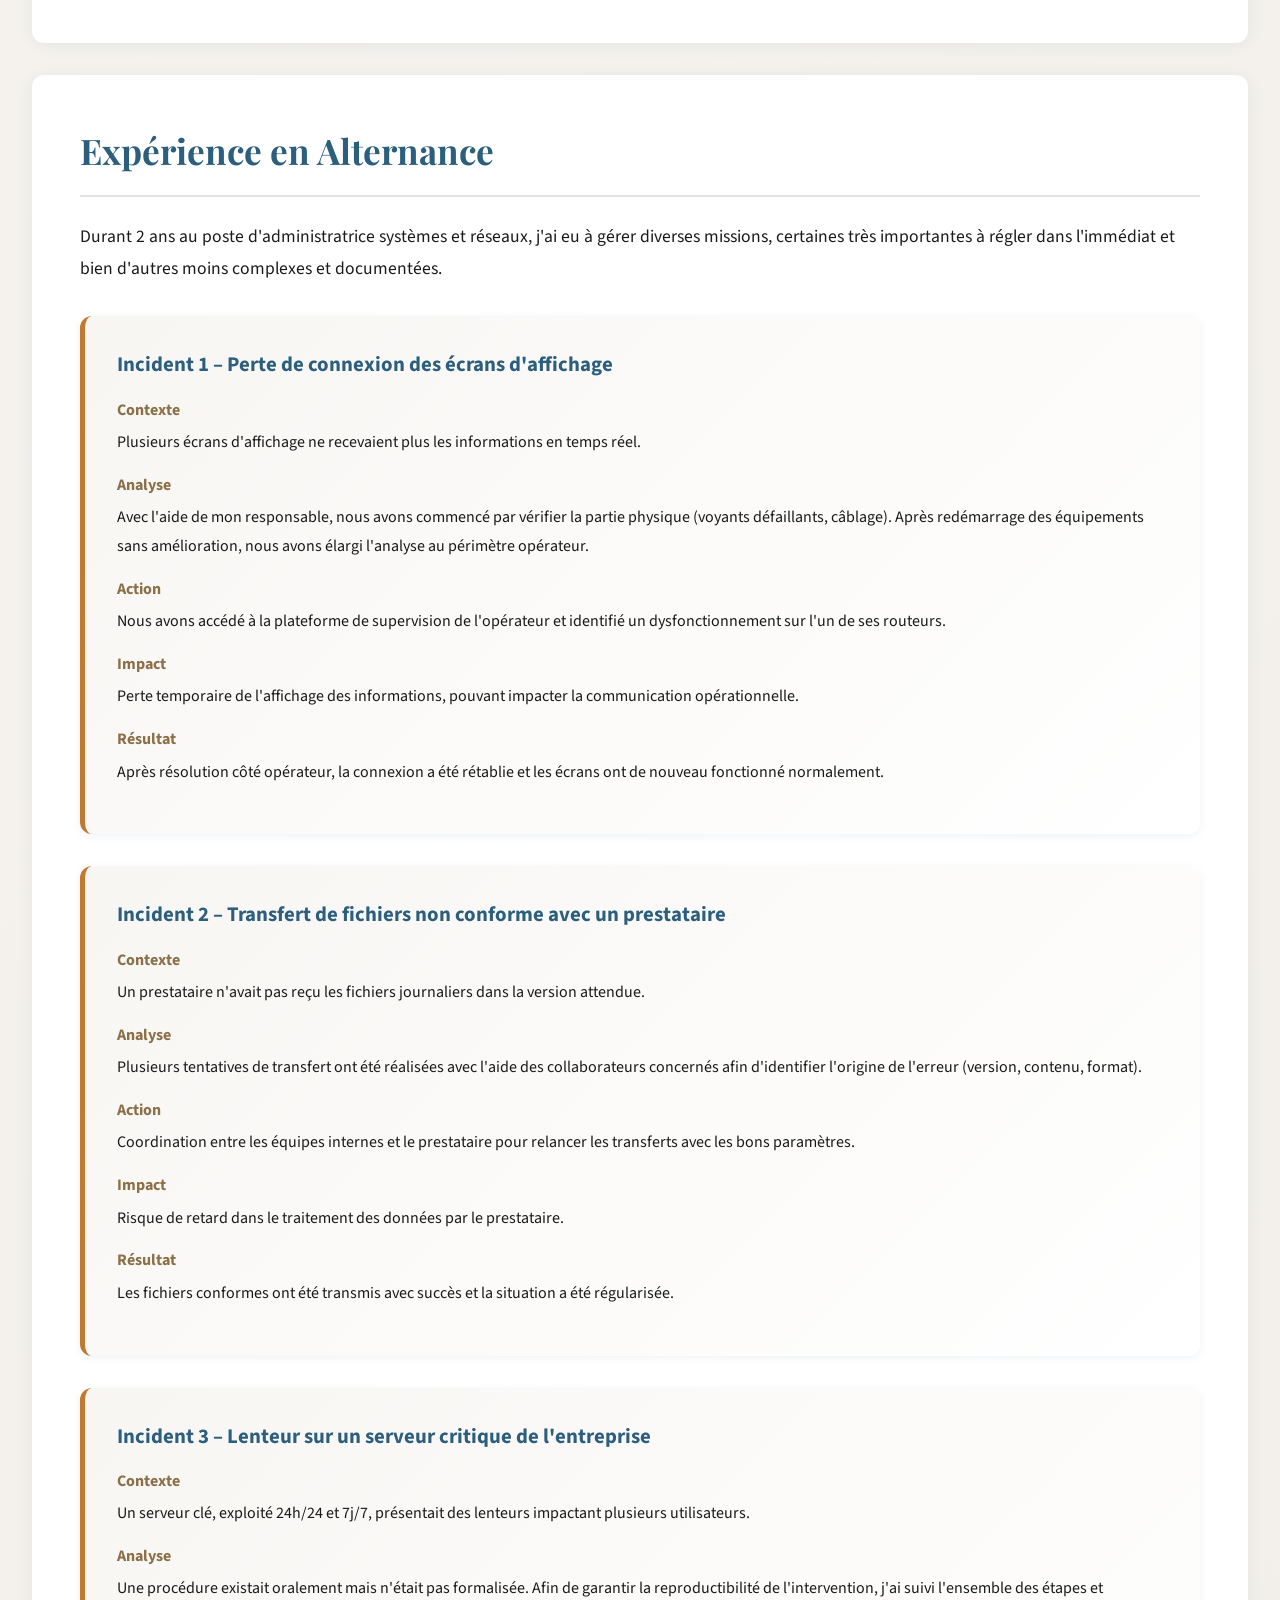
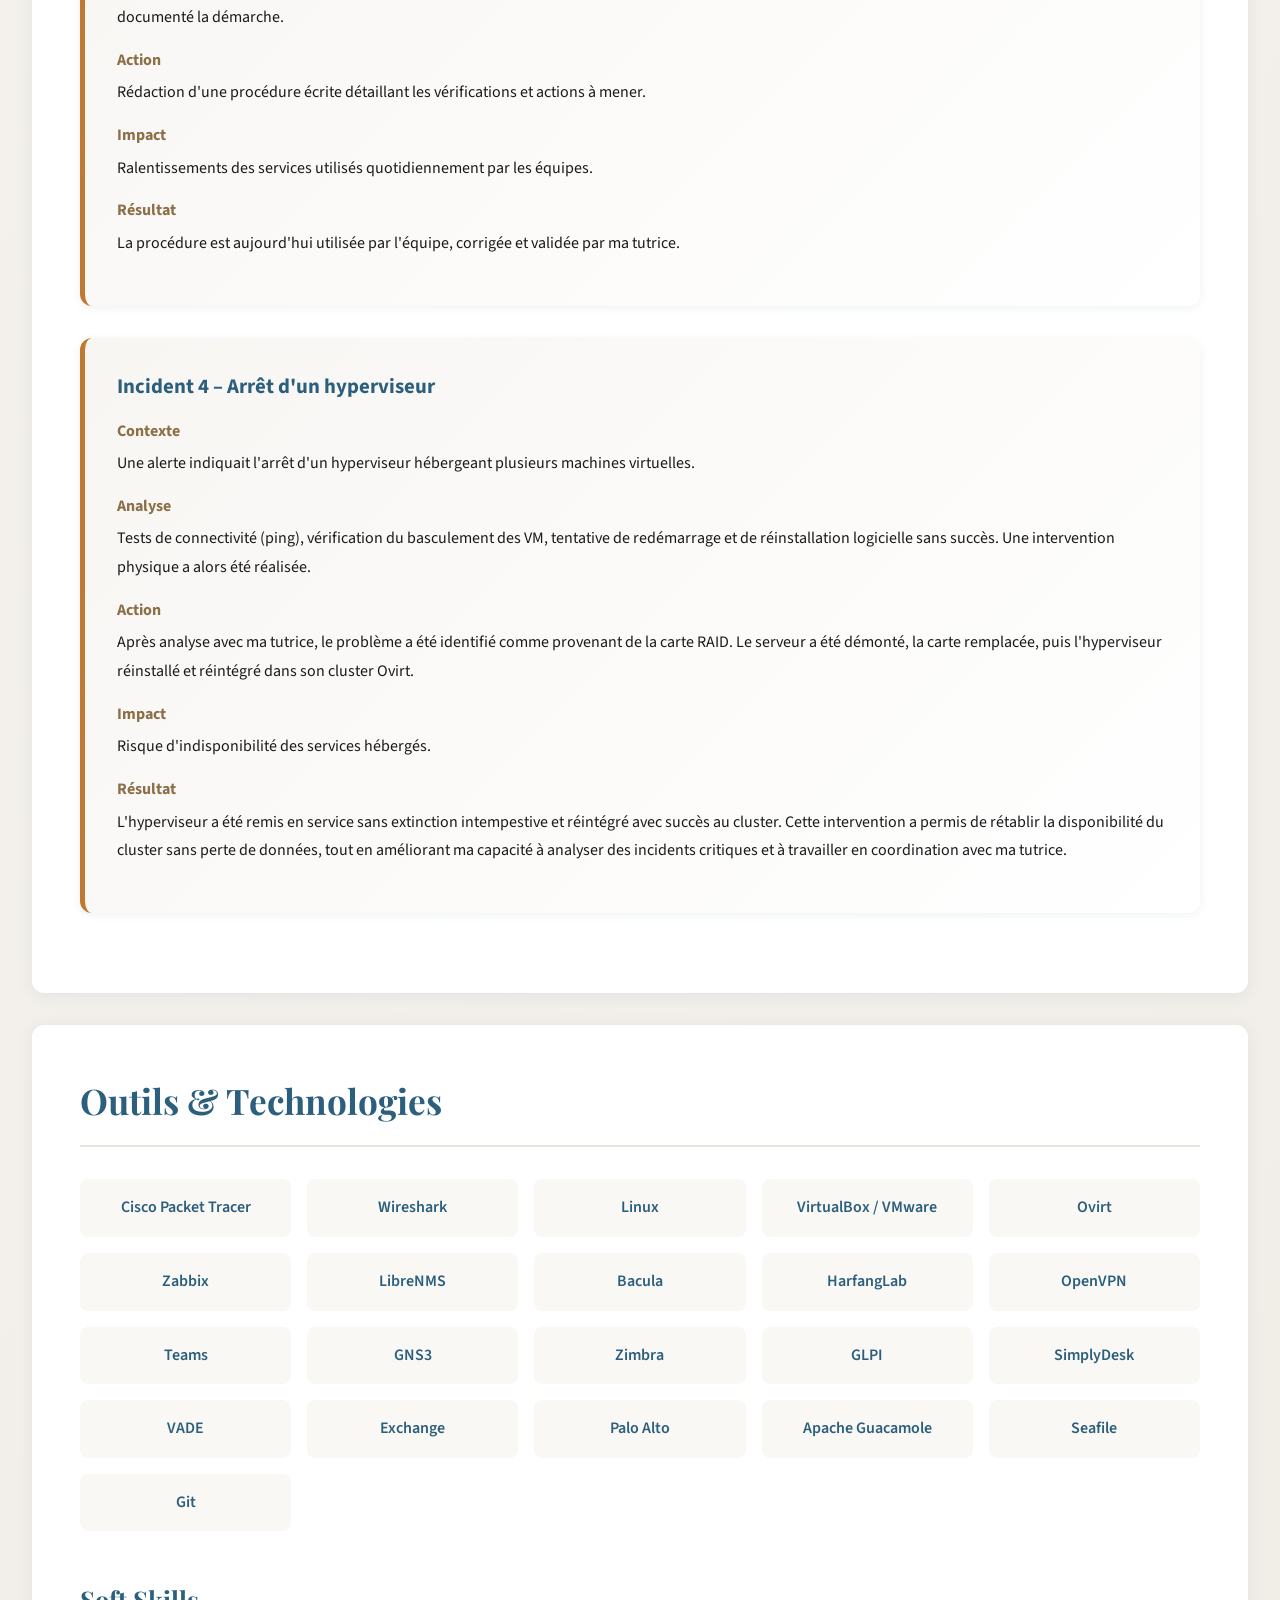
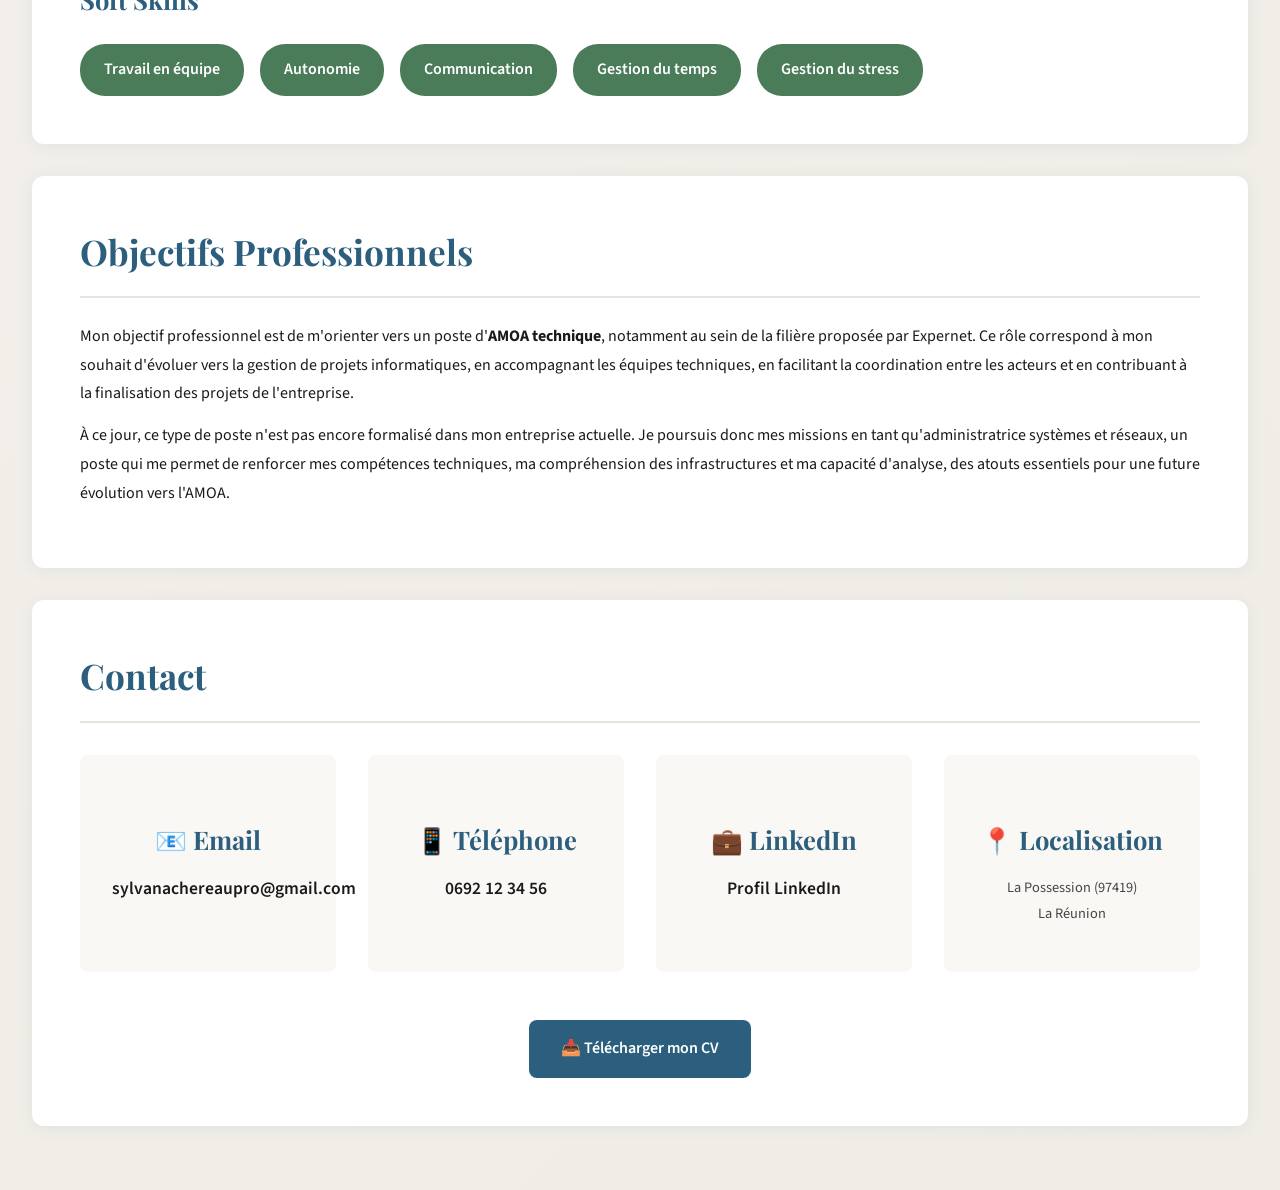
==== commit d139775c: "Update index.html" ====
--- a/Portfolio/index.html
+++ b/Portfolio/index.html
@@ -511,6 +511,9 @@
                 <li><a href="#objectifs">Objectifs</a></li>
                 <li><a href="#contact">Contact</a></li>
             </ul>
+            <div class="language-switch">
+            <a href="my_portfolio.html" class="btn btn-secondary">🇬🇧 English</a>
+            </div>
         </div>
     </nav>
 
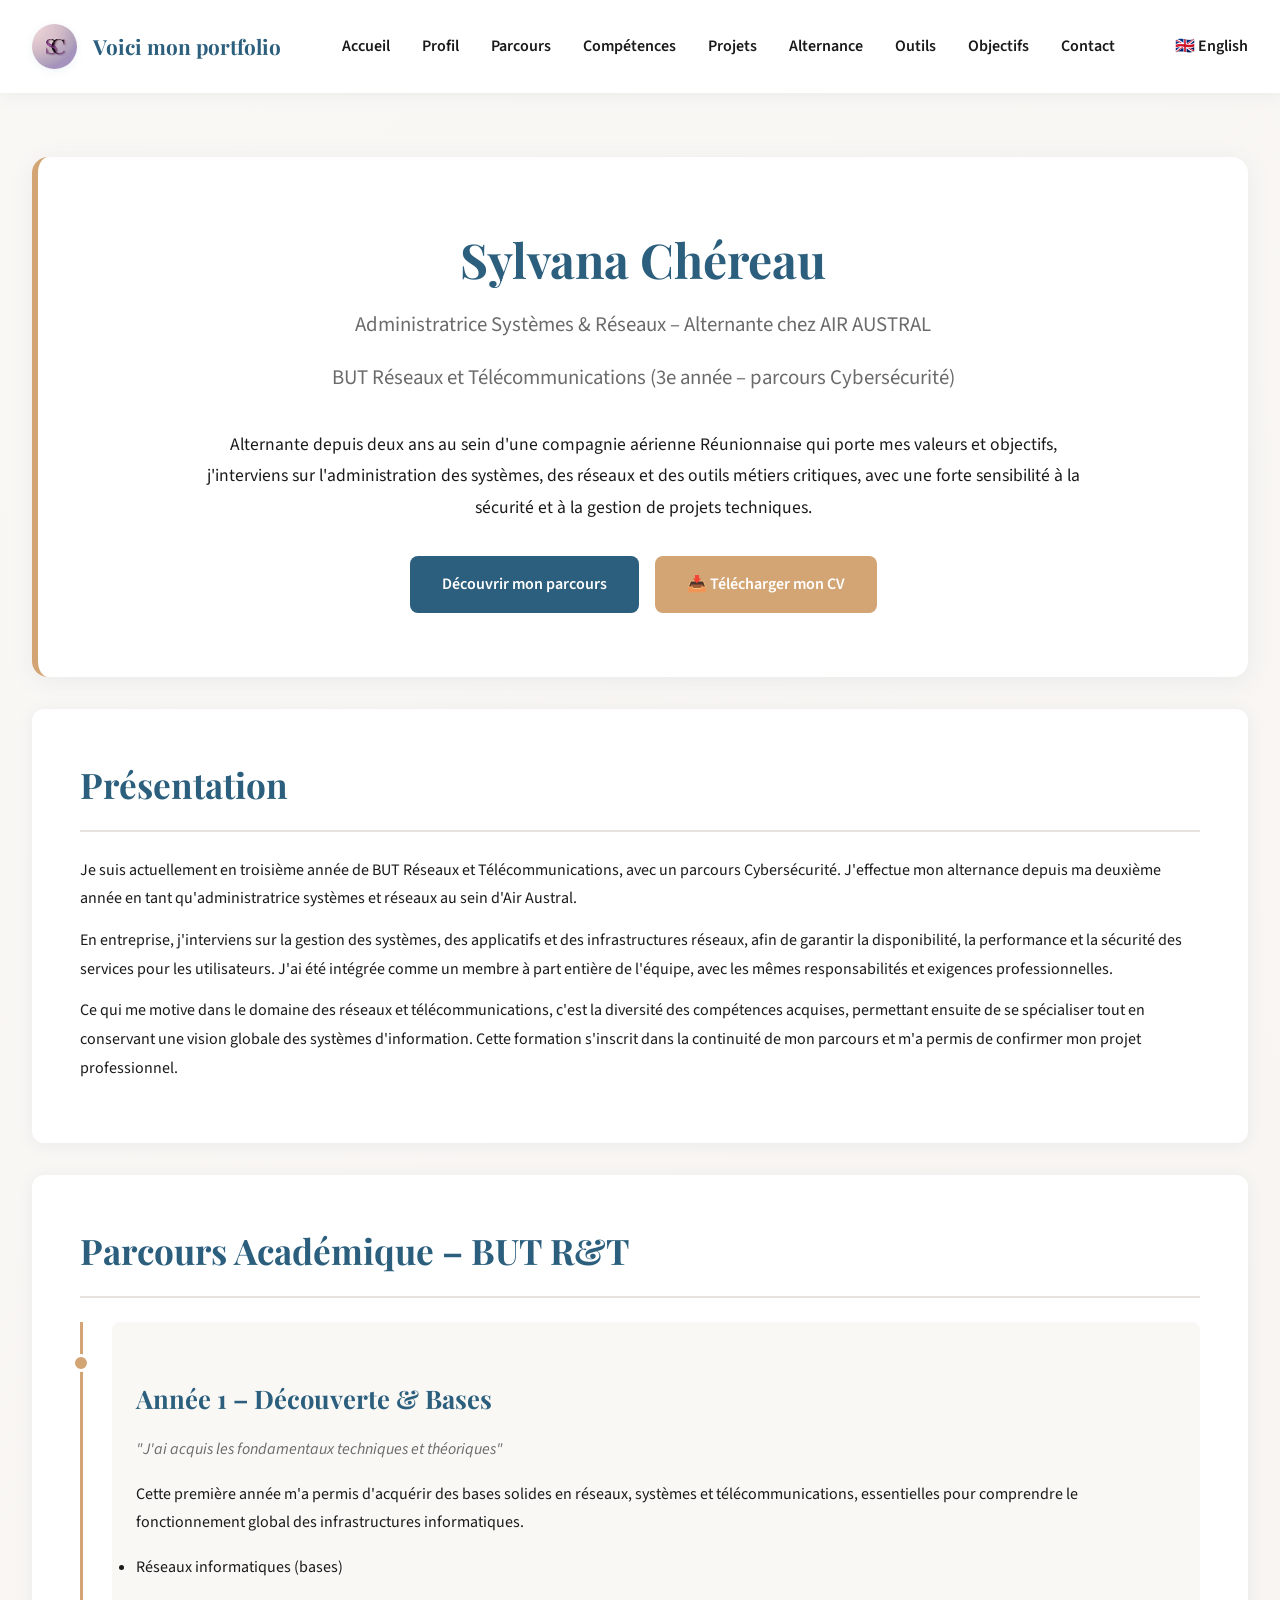
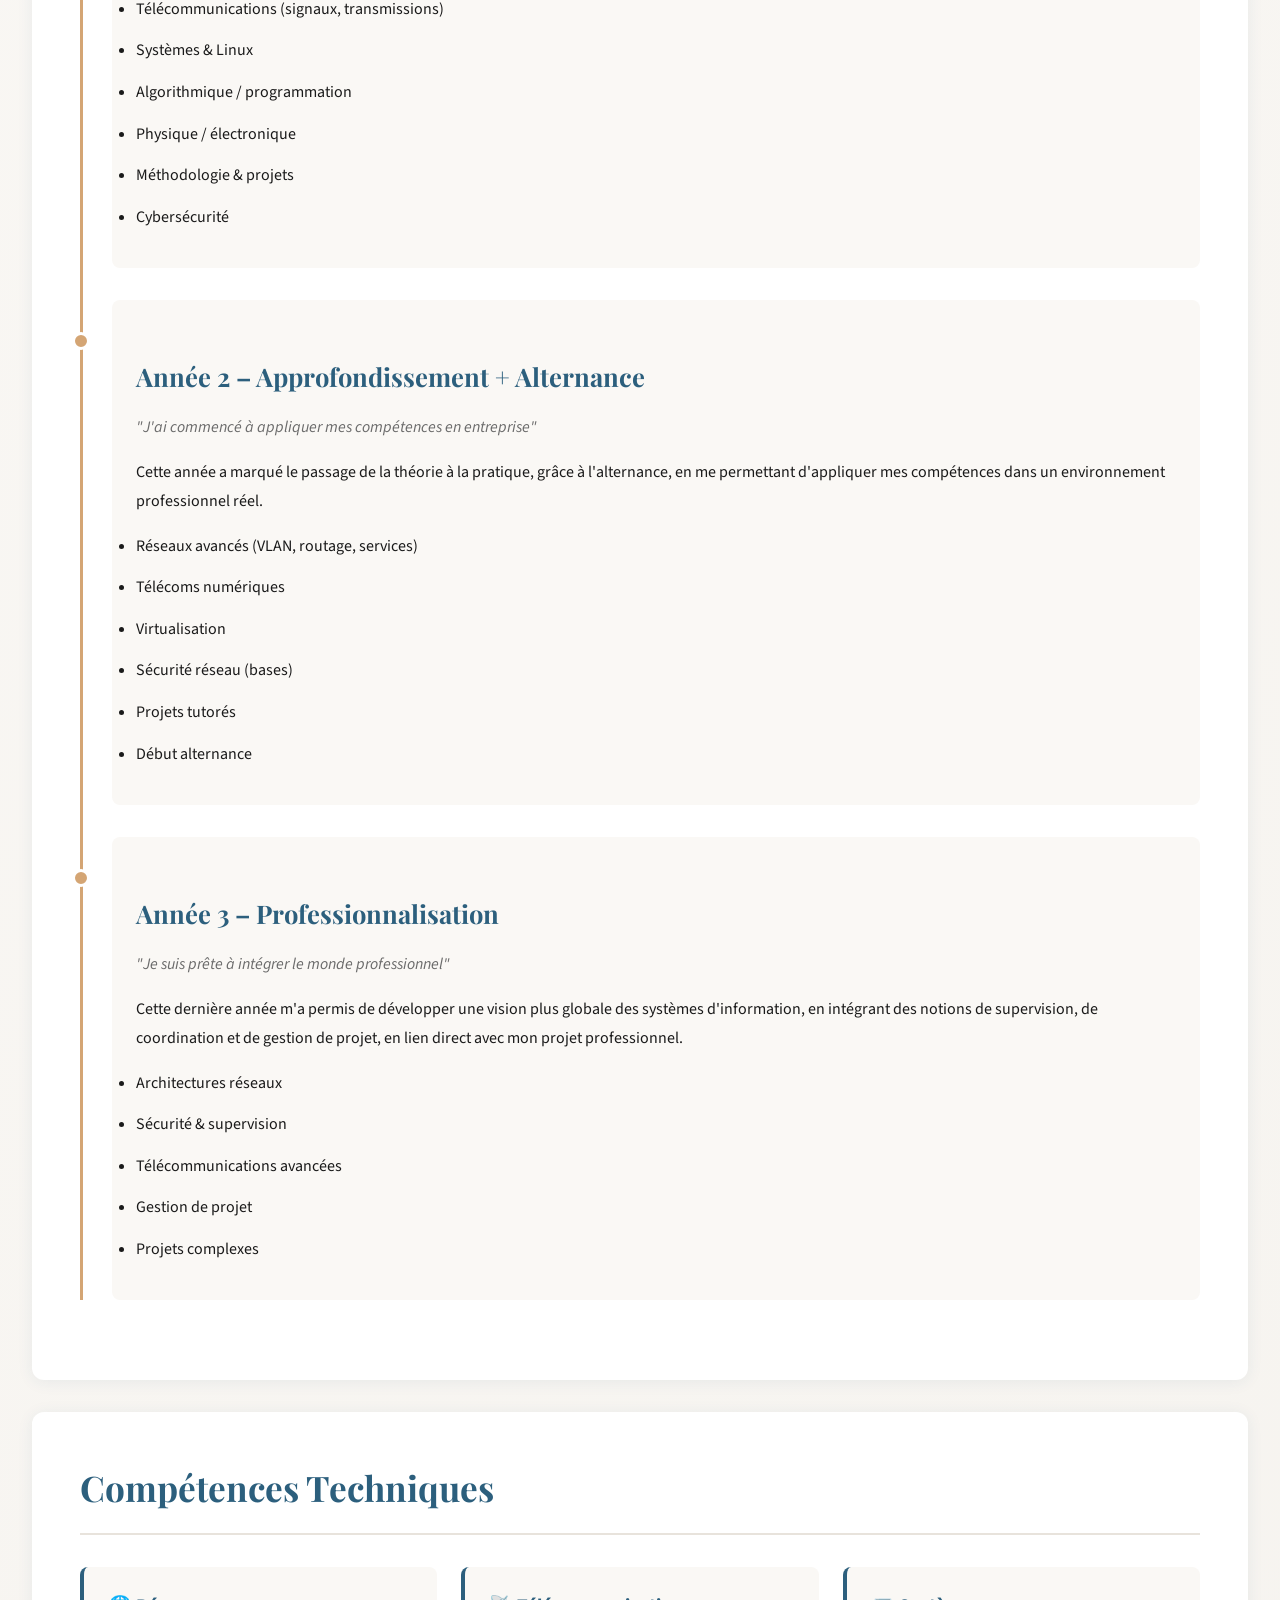
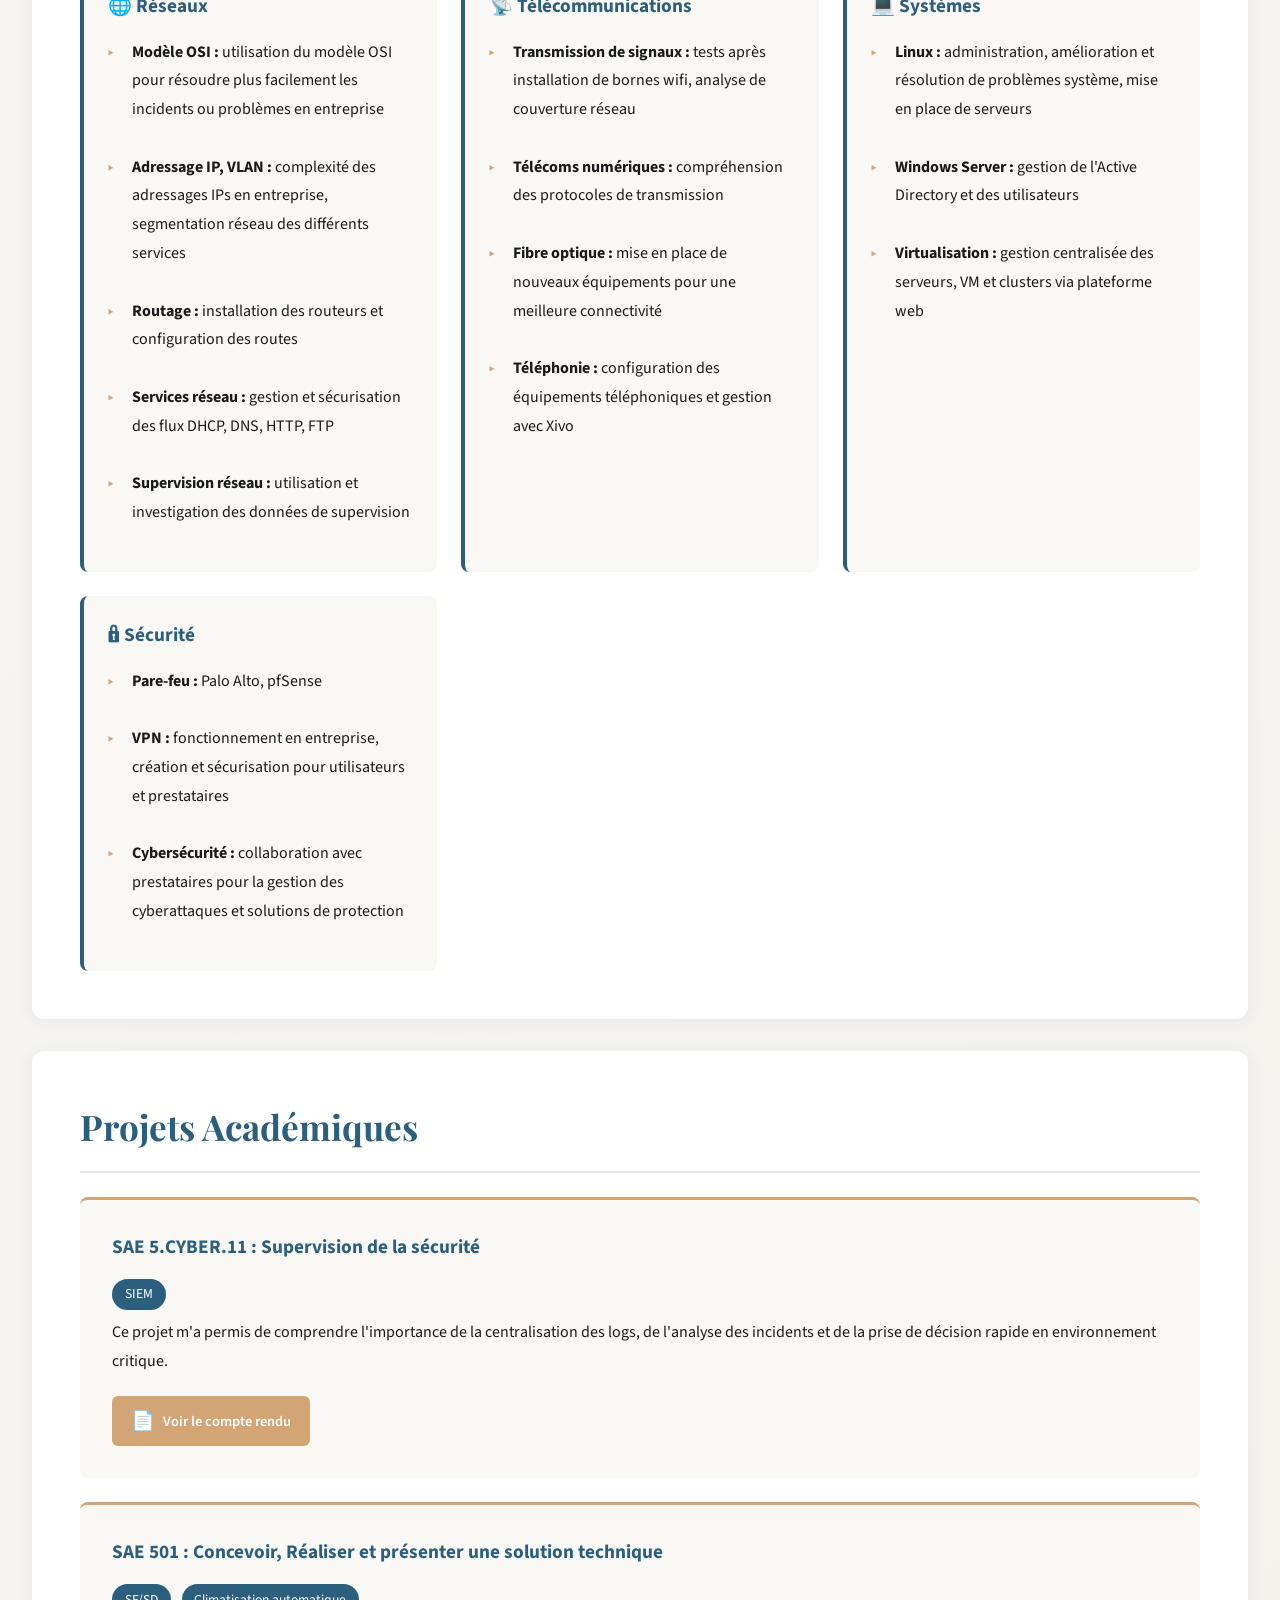
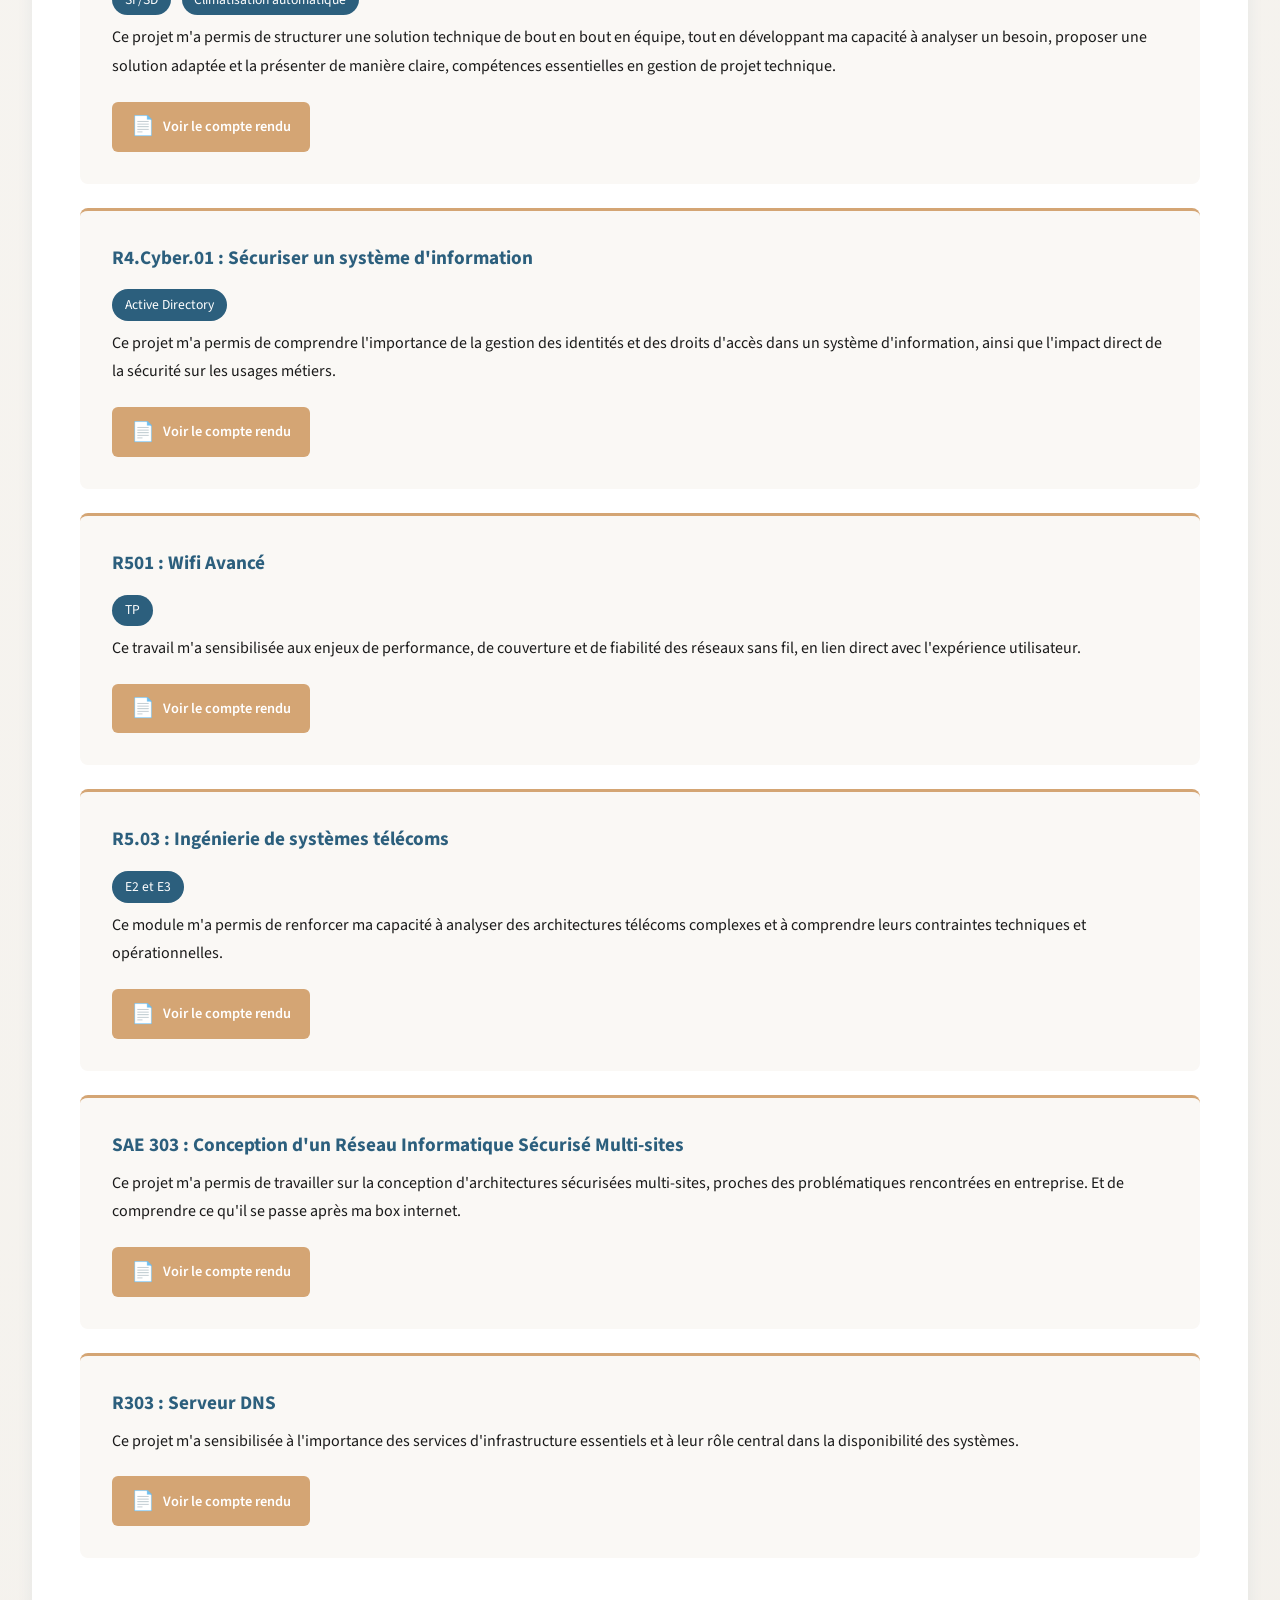
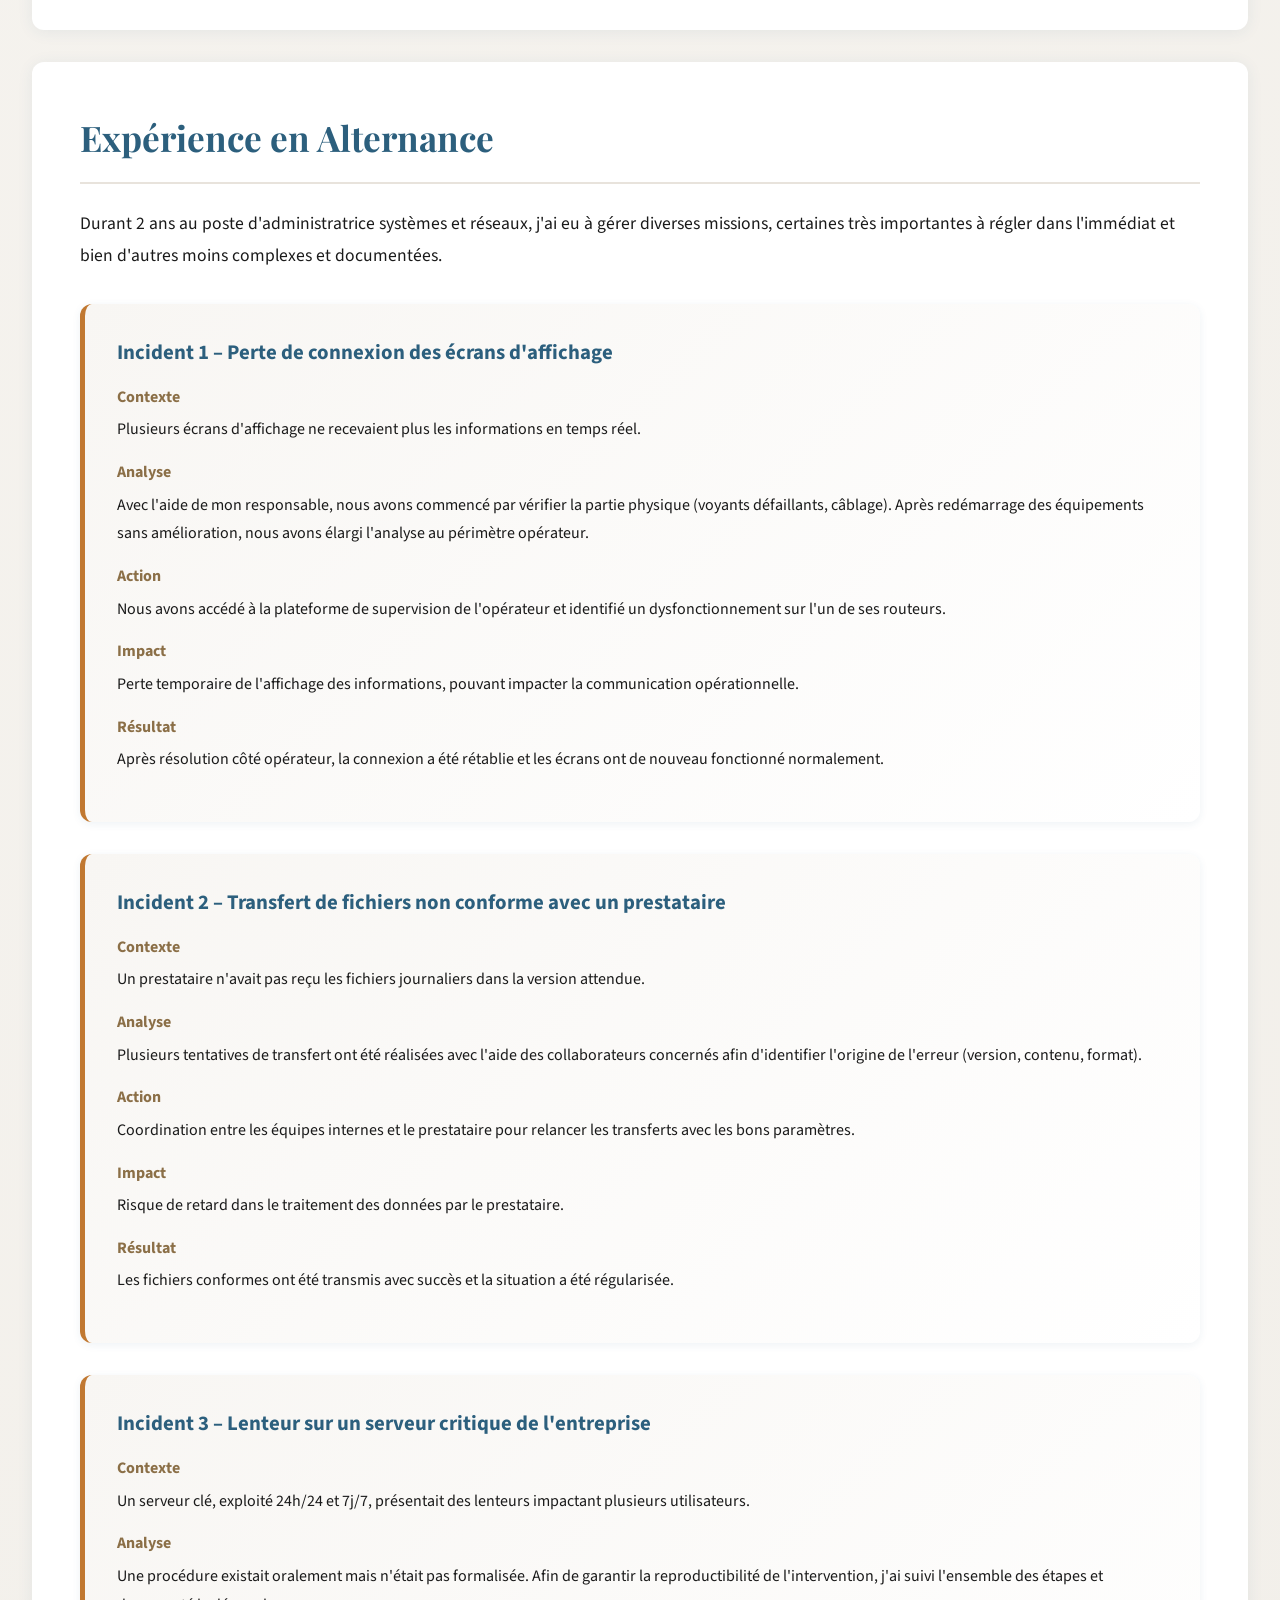
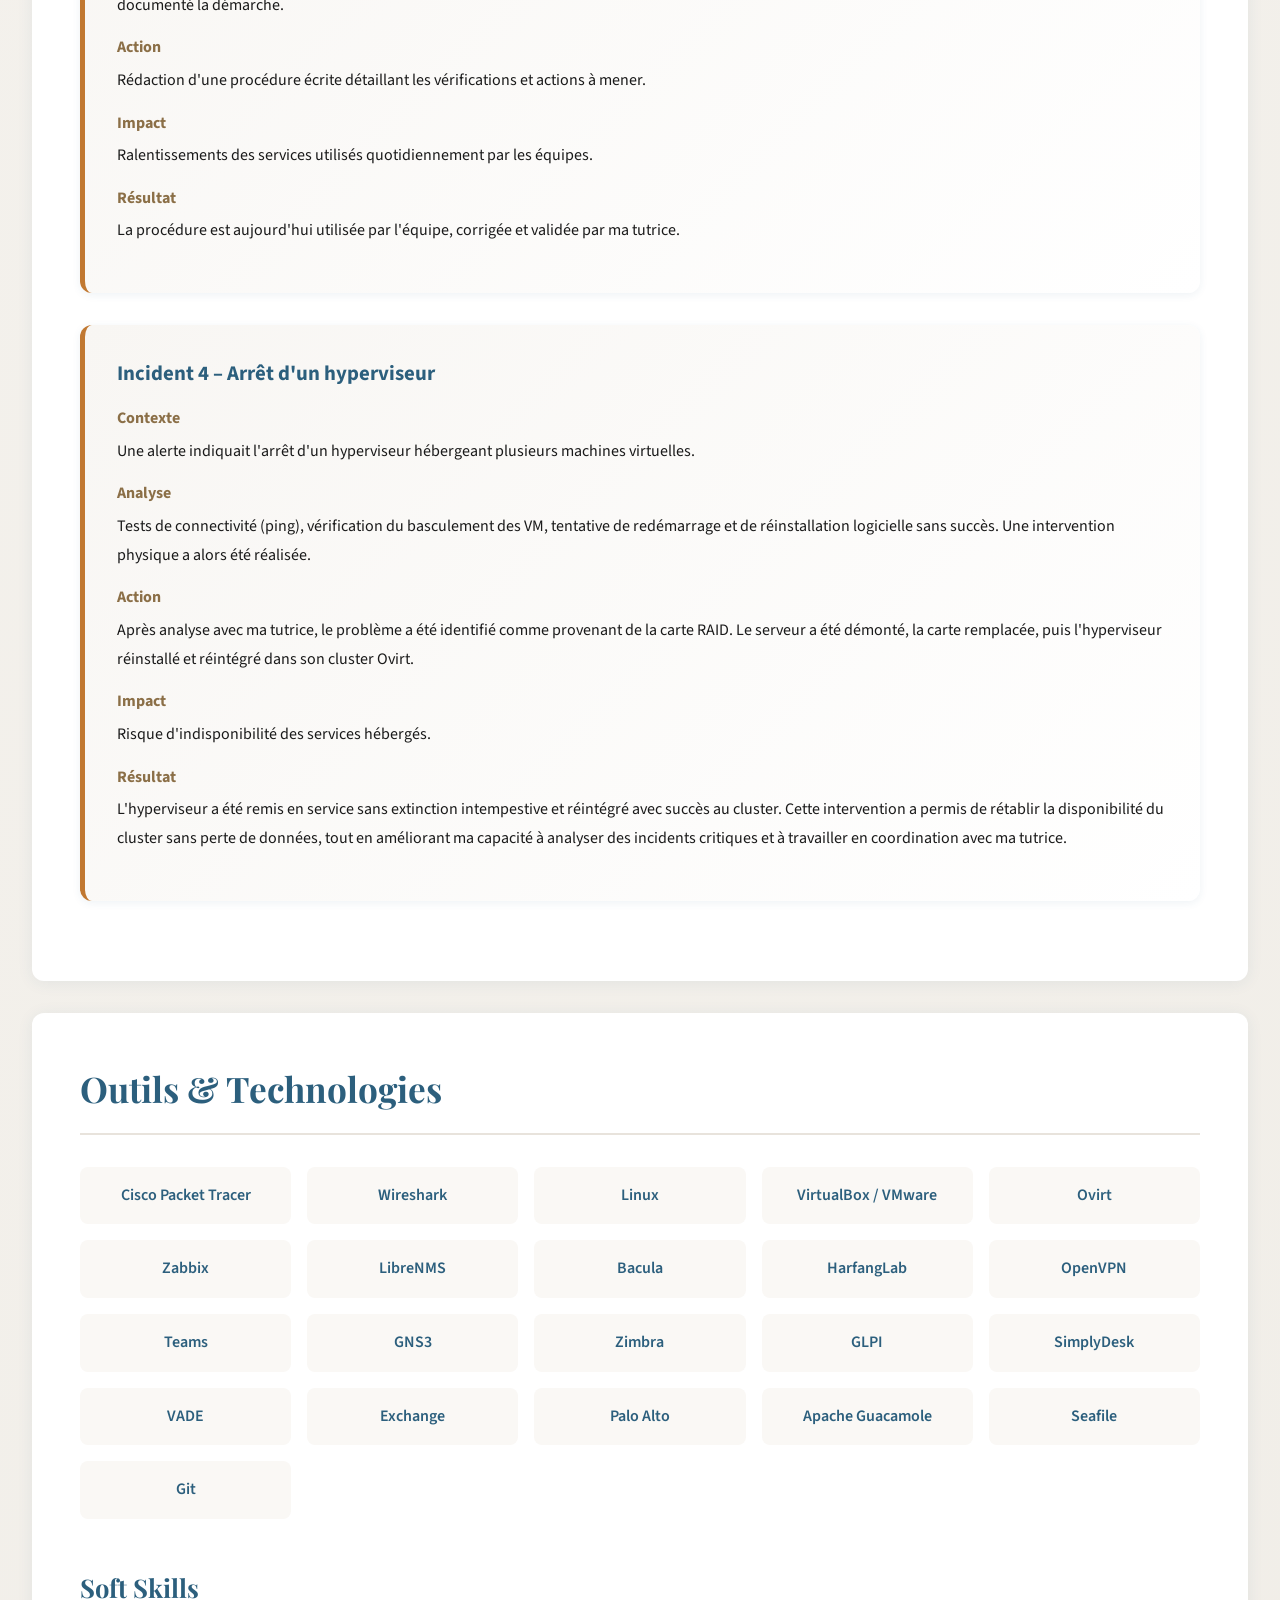
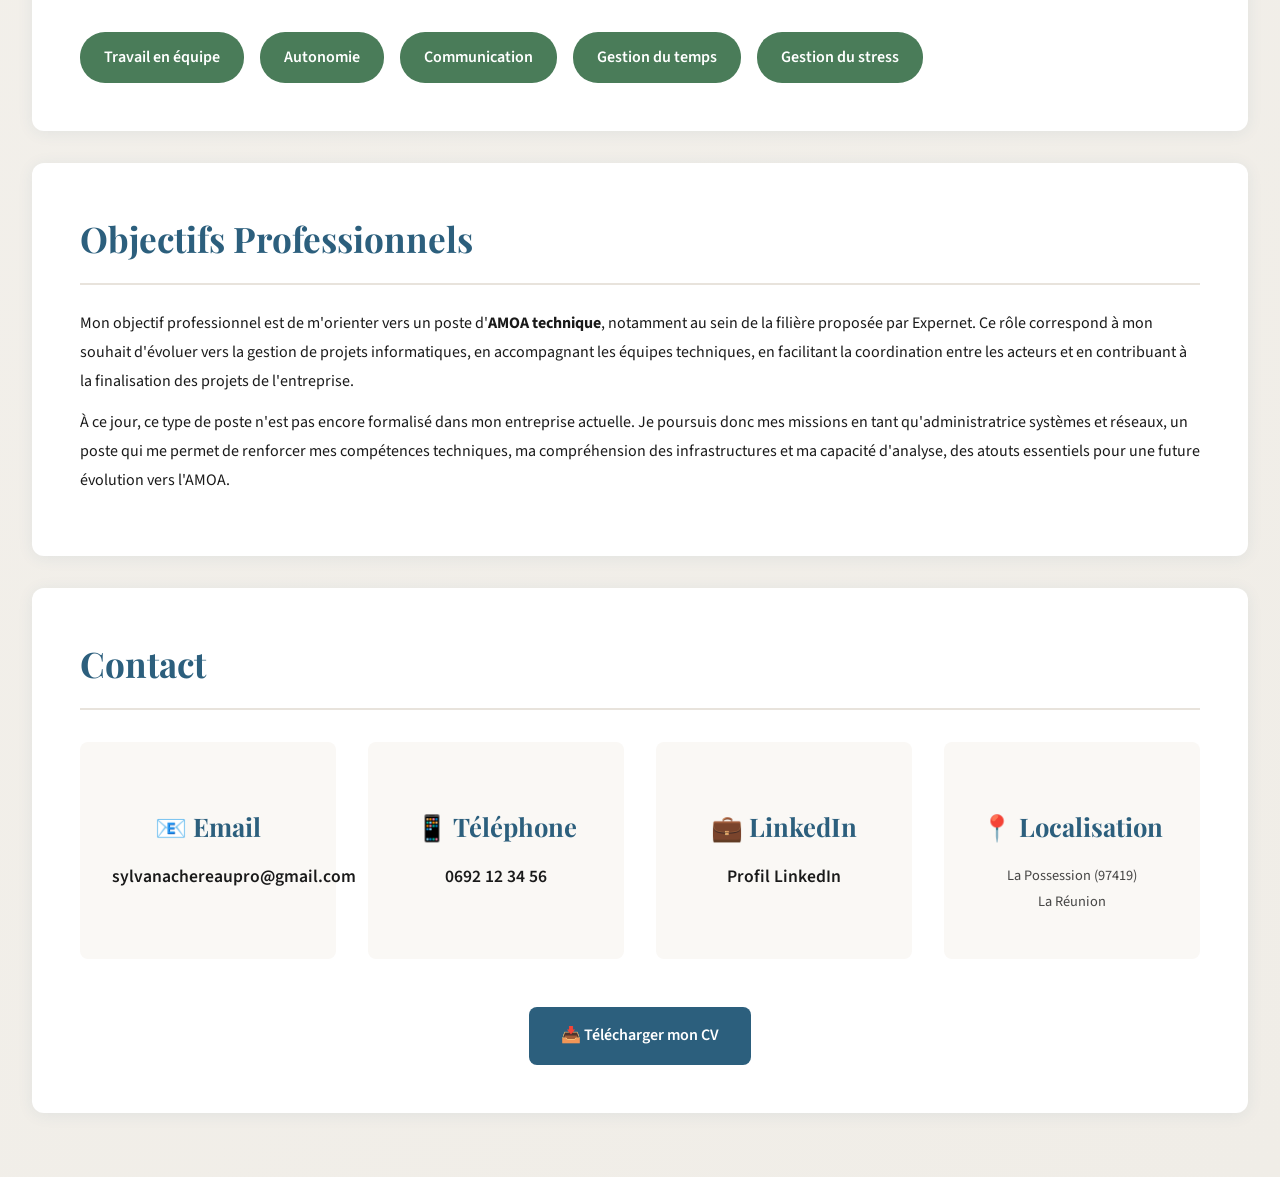
==== commit cdeda013: "Update index.html" ====
--- a/Portfolio/index.html
+++ b/Portfolio/index.html
@@ -512,7 +512,7 @@
                 <li><a href="#contact">Contact</a></li>
             </ul>
             <div class="language-switch">
-            <a href="my_portfolio.html" class="btn btn-secondary">🇬🇧 English</a>
+            <a href="./my_portfolio.html">🇬🇧 English</a>
             </div>
         </div>
     </nav>
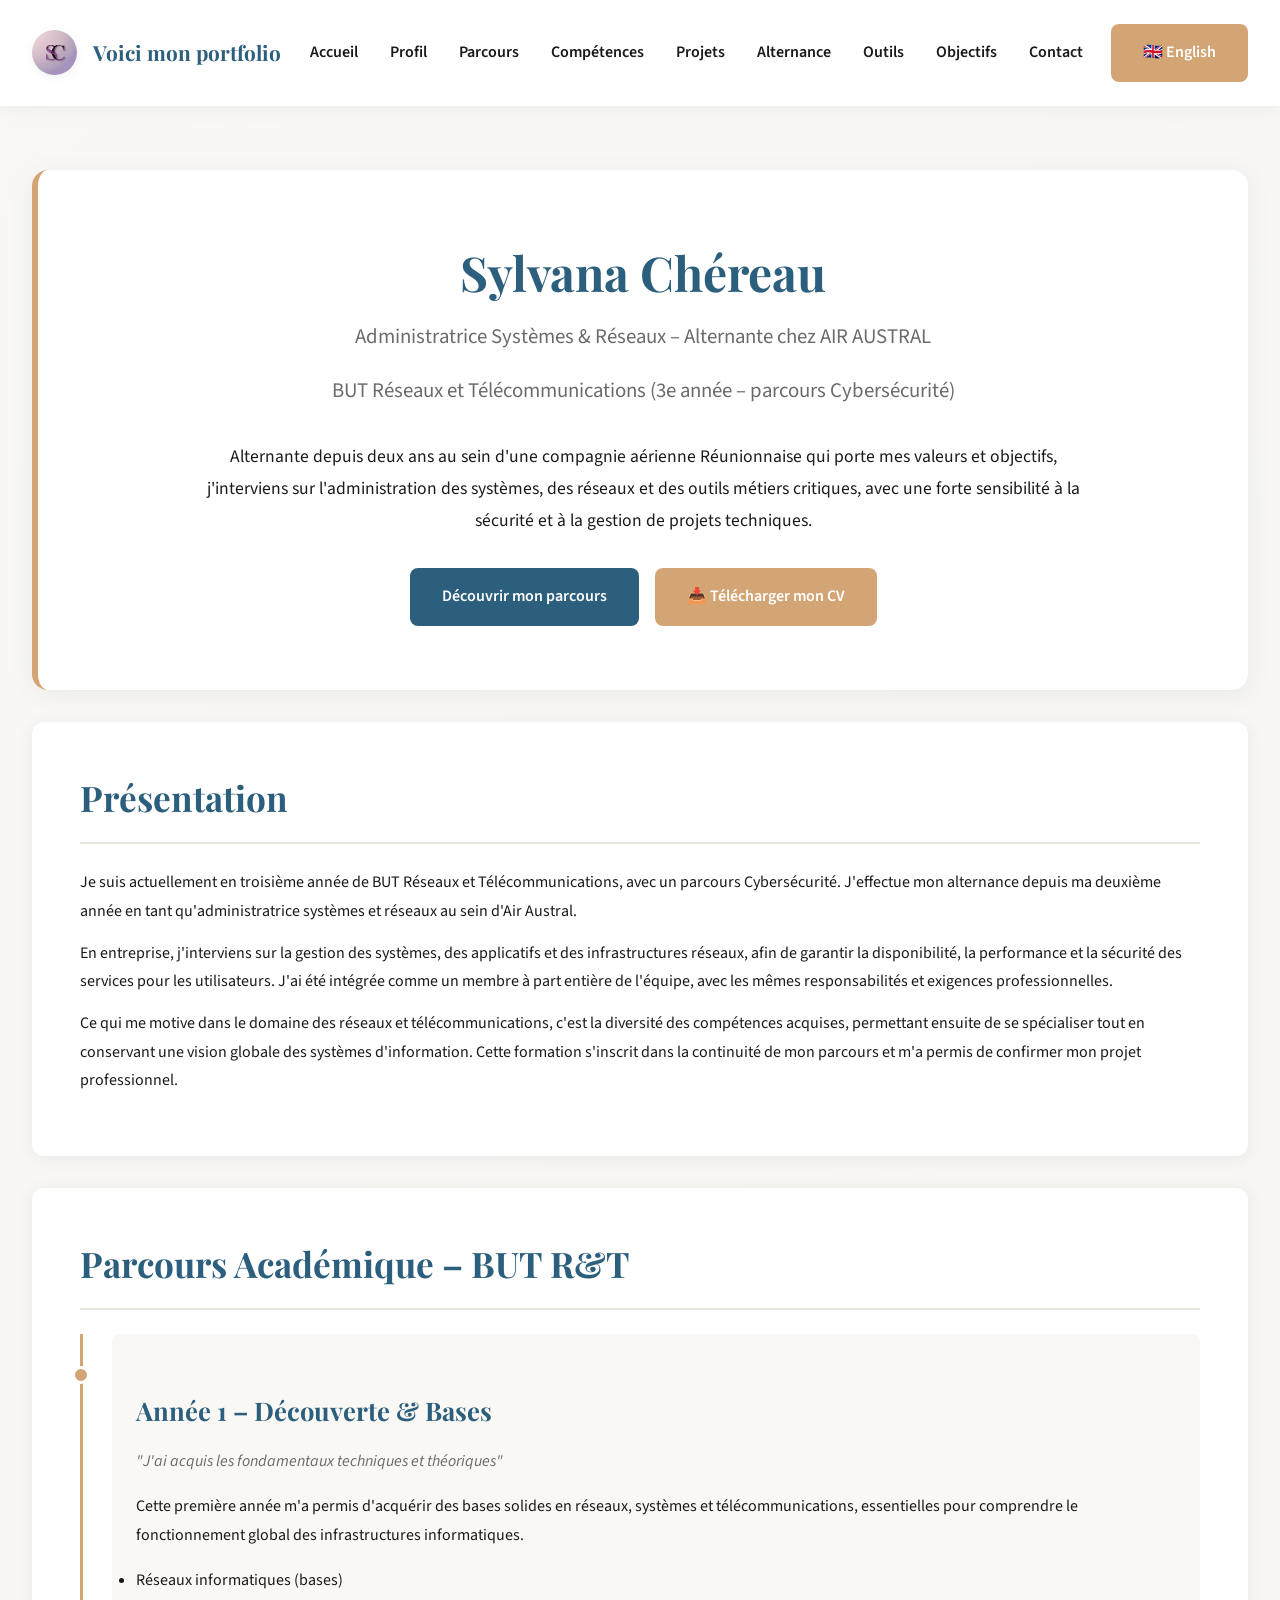
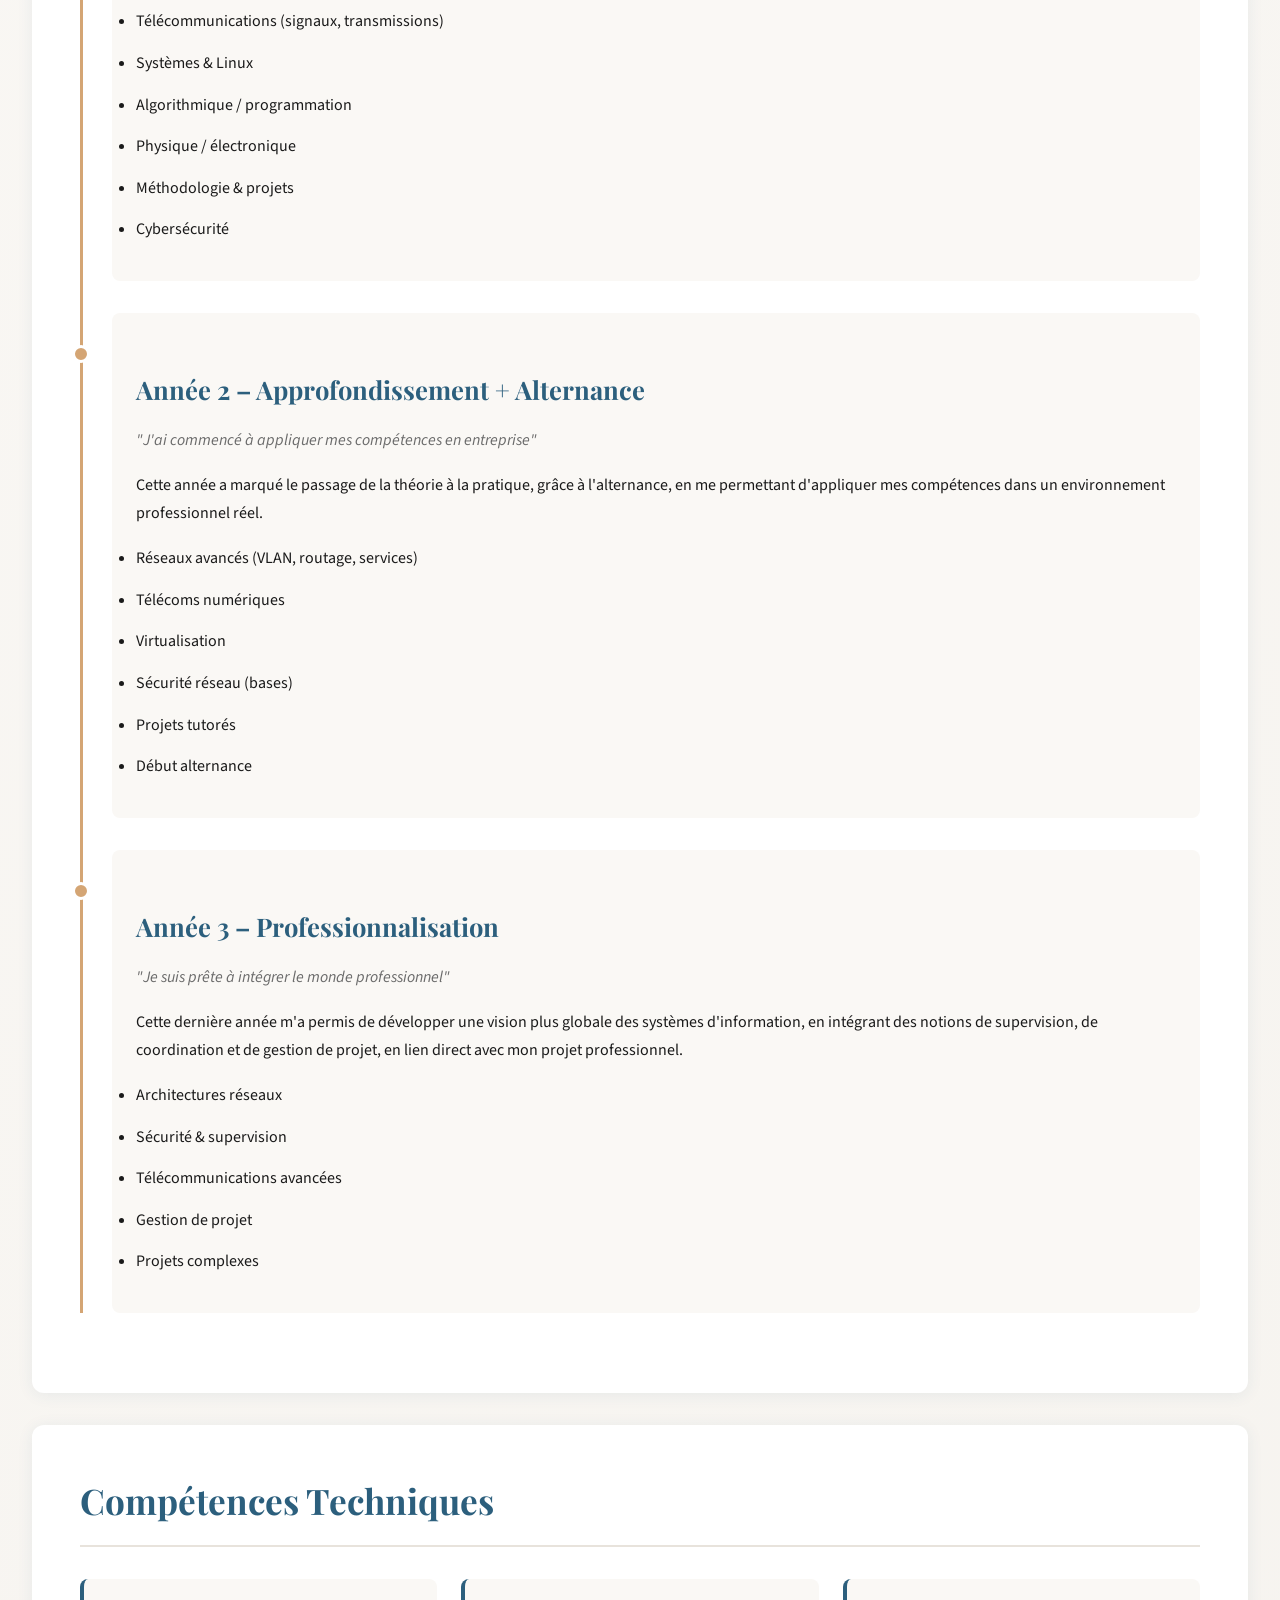
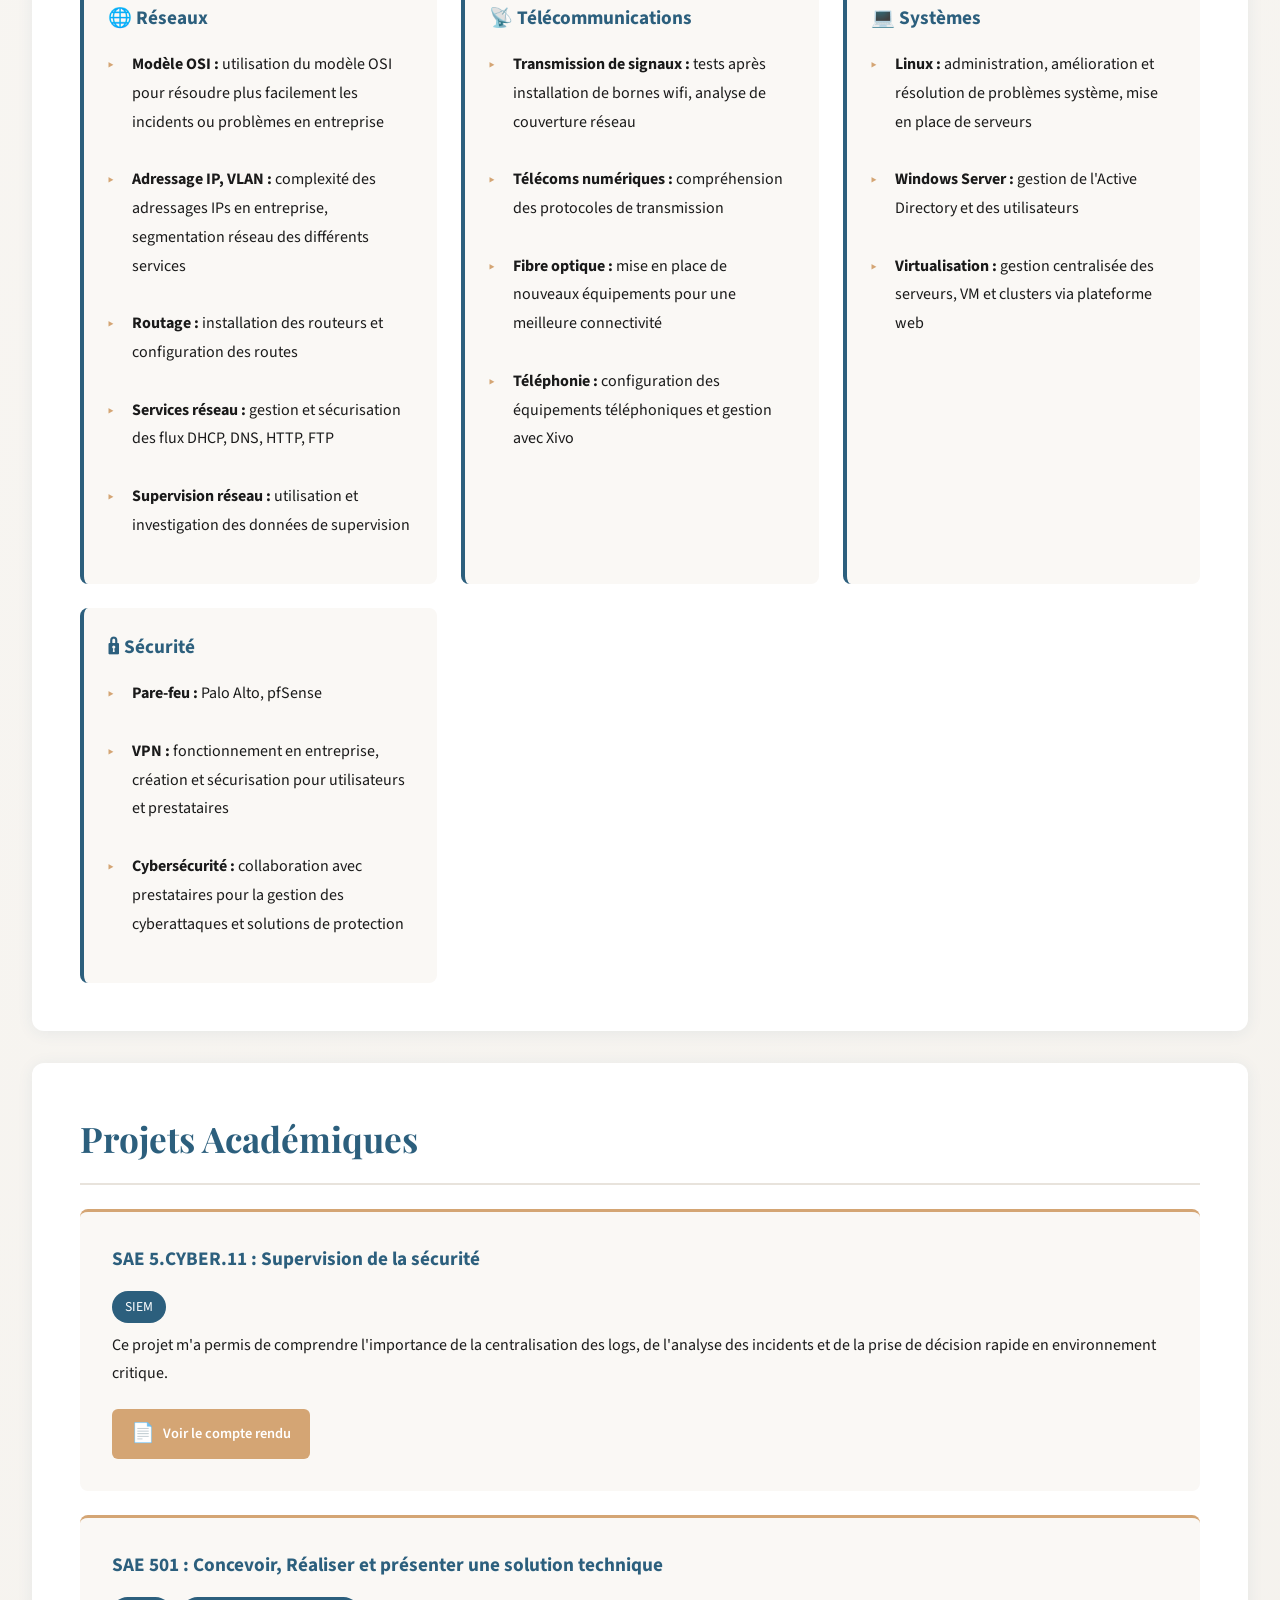
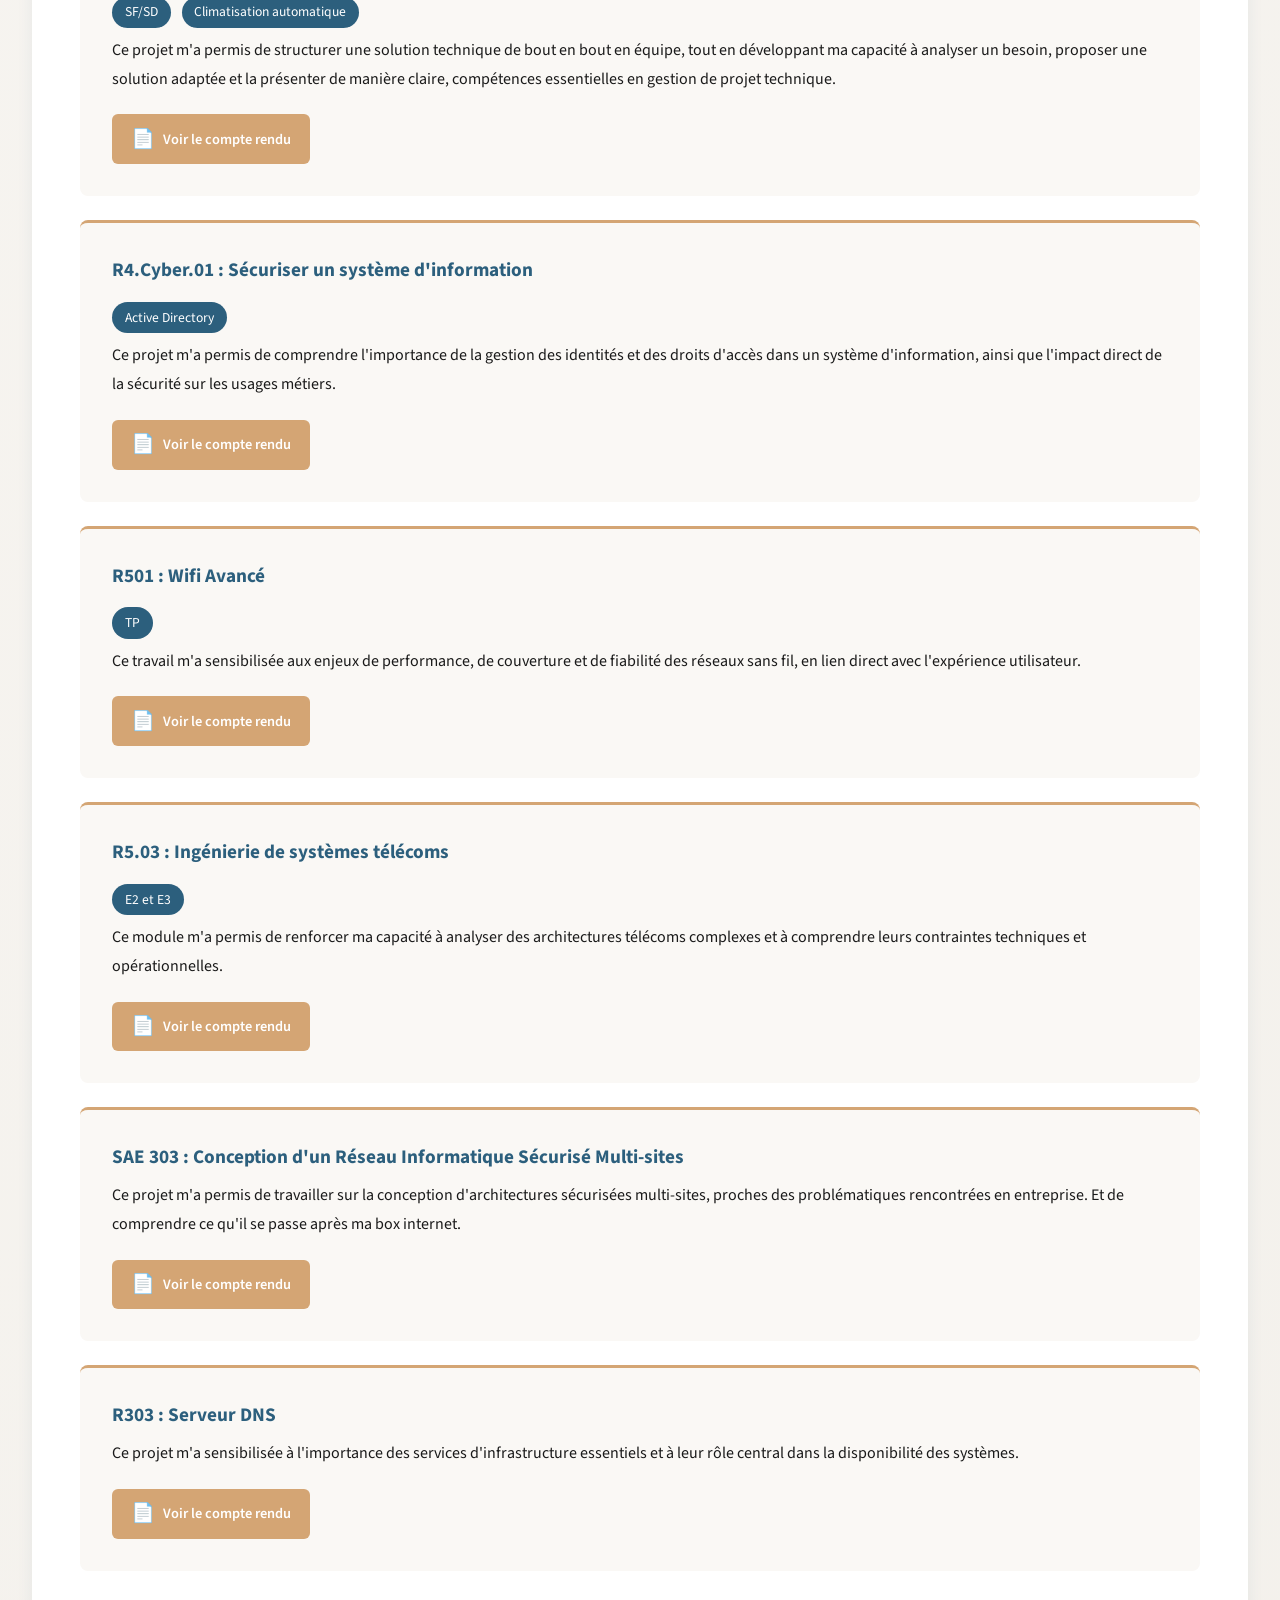
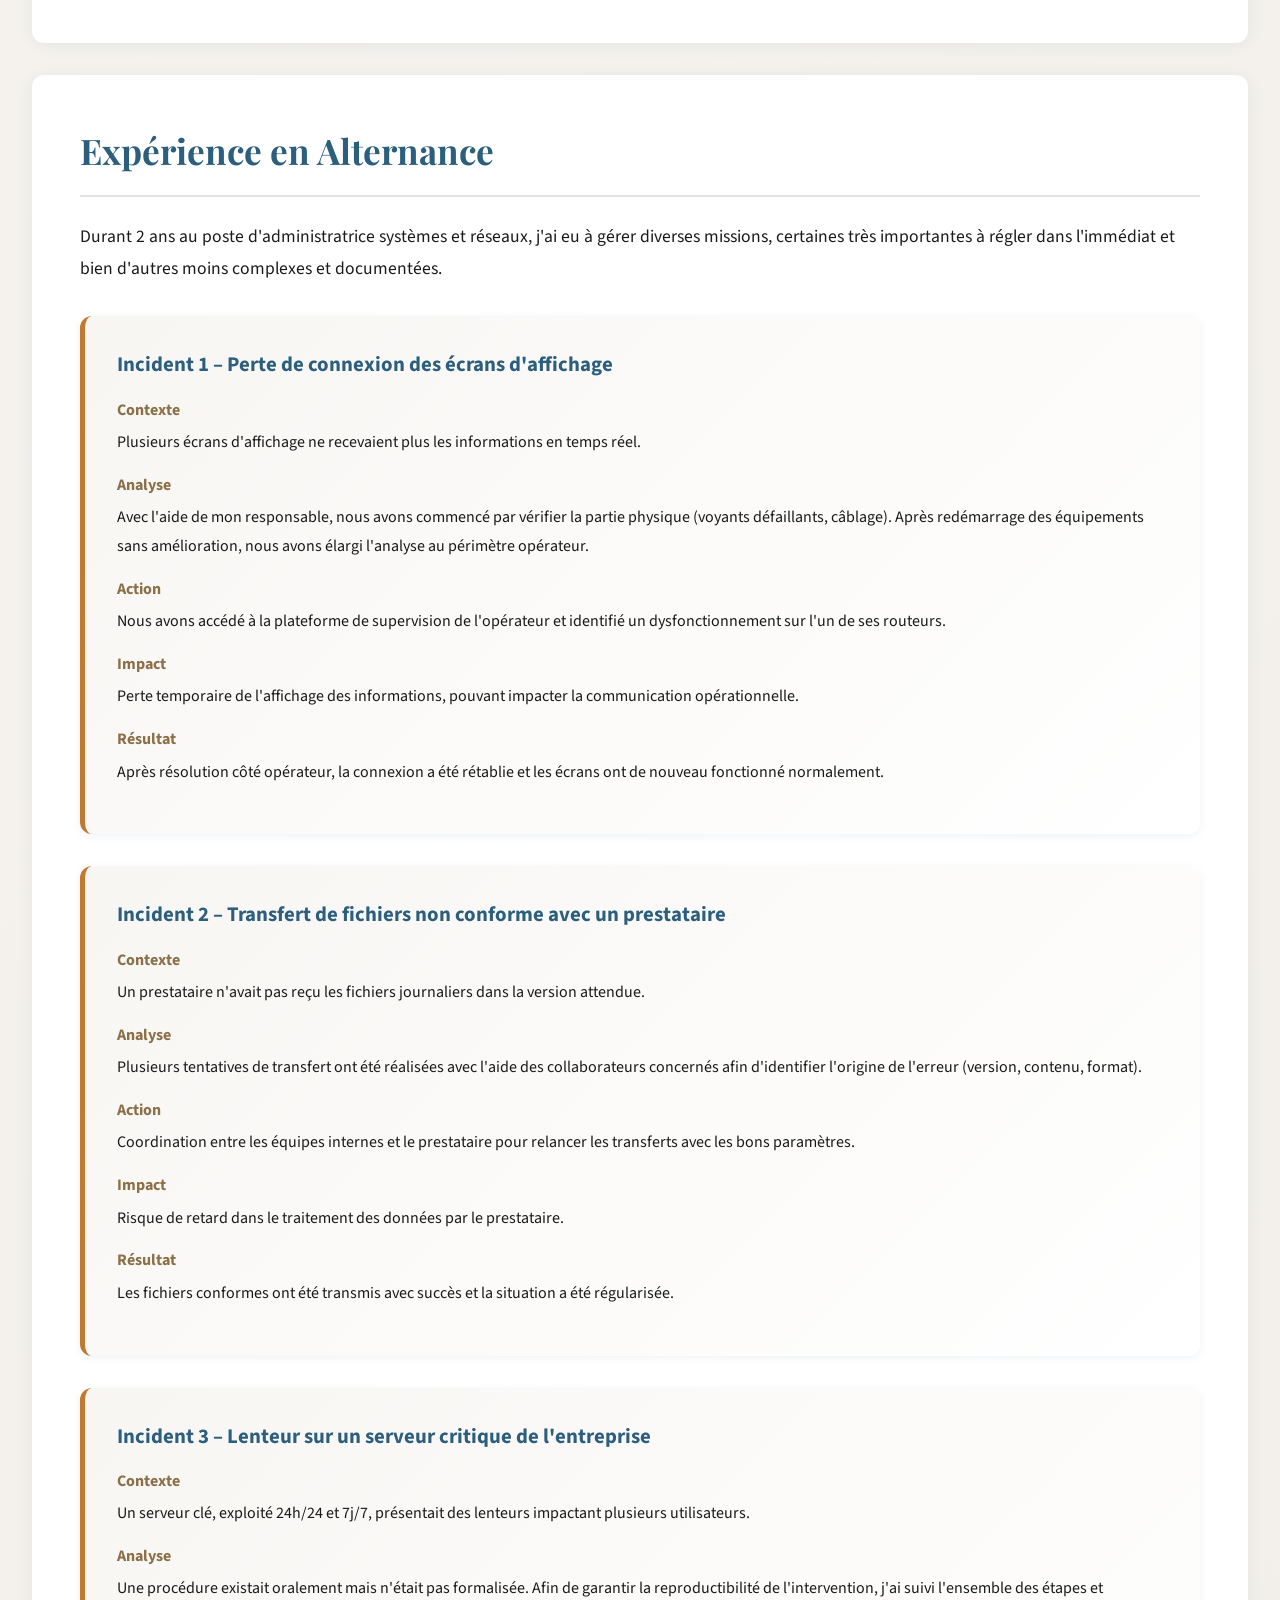
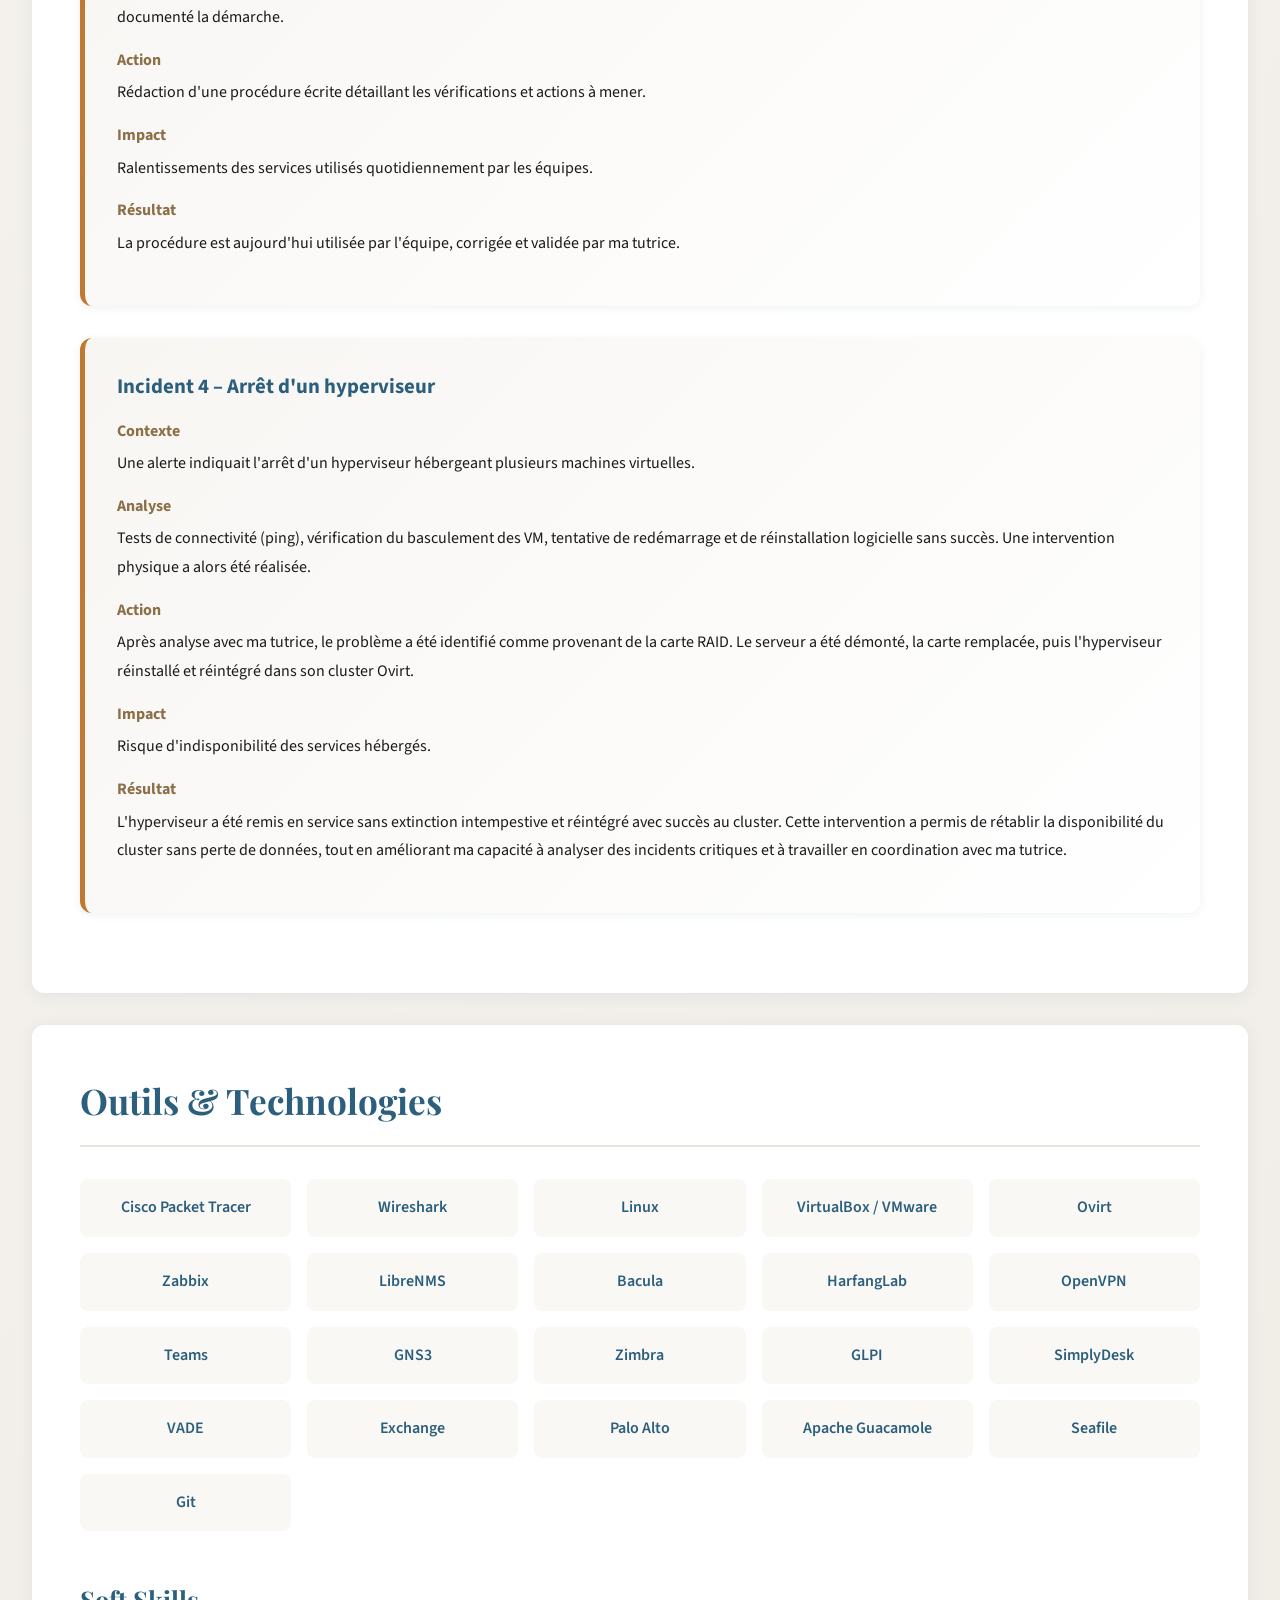
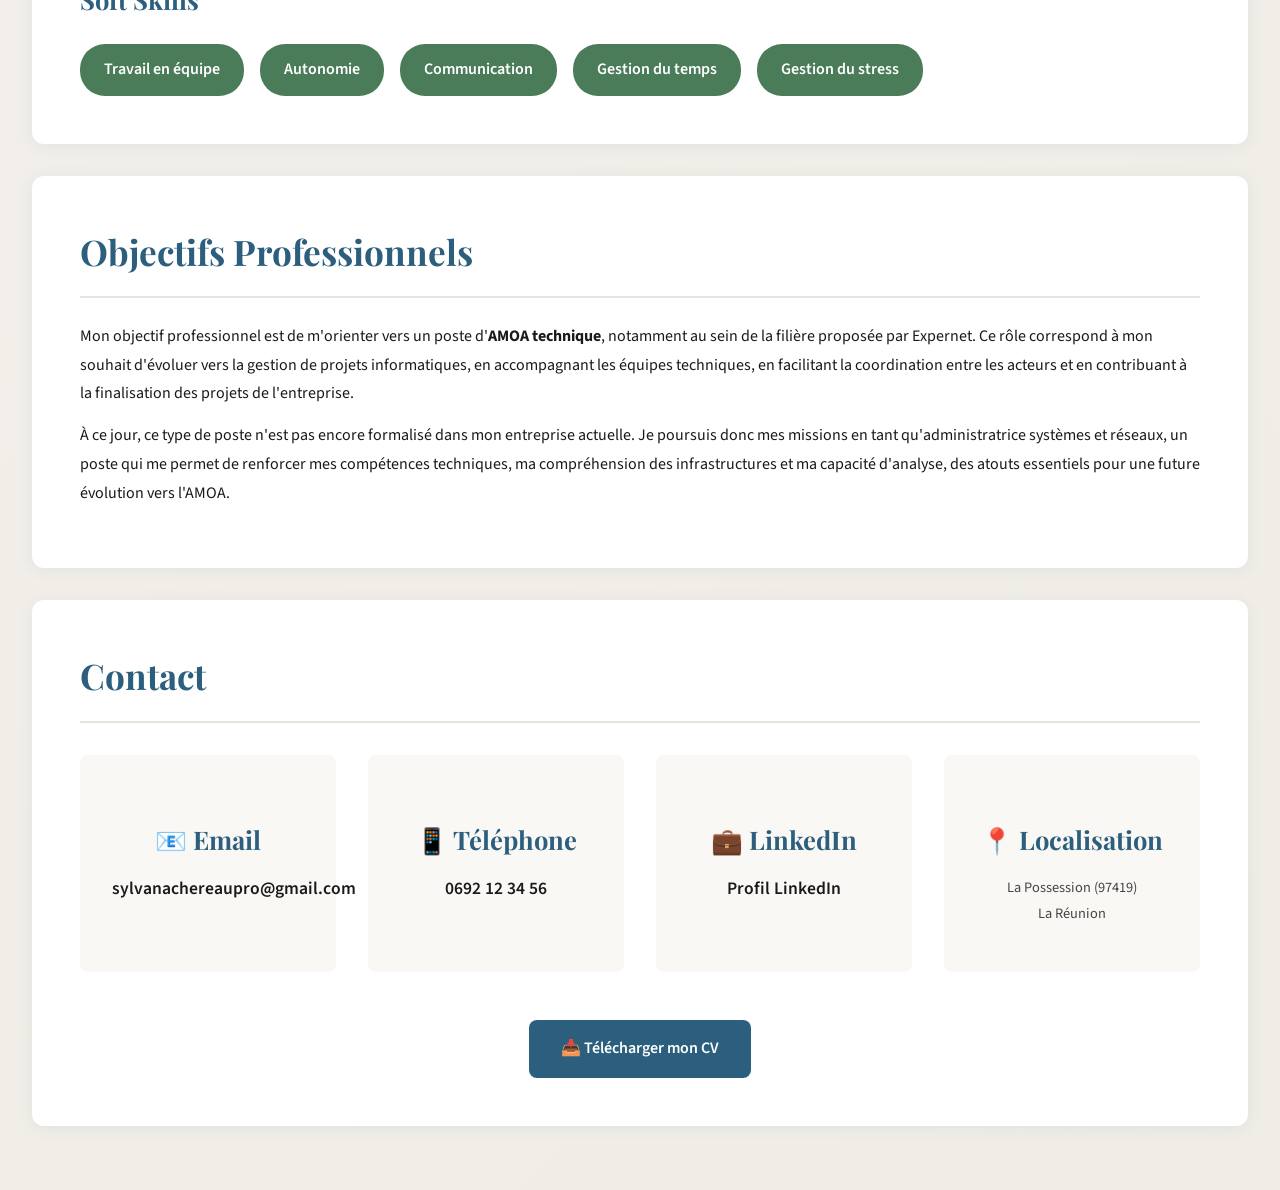
==== commit 1e4fed72: "Update index.html" ====
--- a/Portfolio/index.html
+++ b/Portfolio/index.html
@@ -512,7 +512,7 @@
                 <li><a href="#contact">Contact</a></li>
             </ul>
             <div class="language-switch">
-            <a href="./my_portfolio.html">🇬🇧 English</a>
+            <a href="./my_portfolio.html" class="btn btn-secondary">🇬🇧 English</a>
             </div>
         </div>
     </nav>
